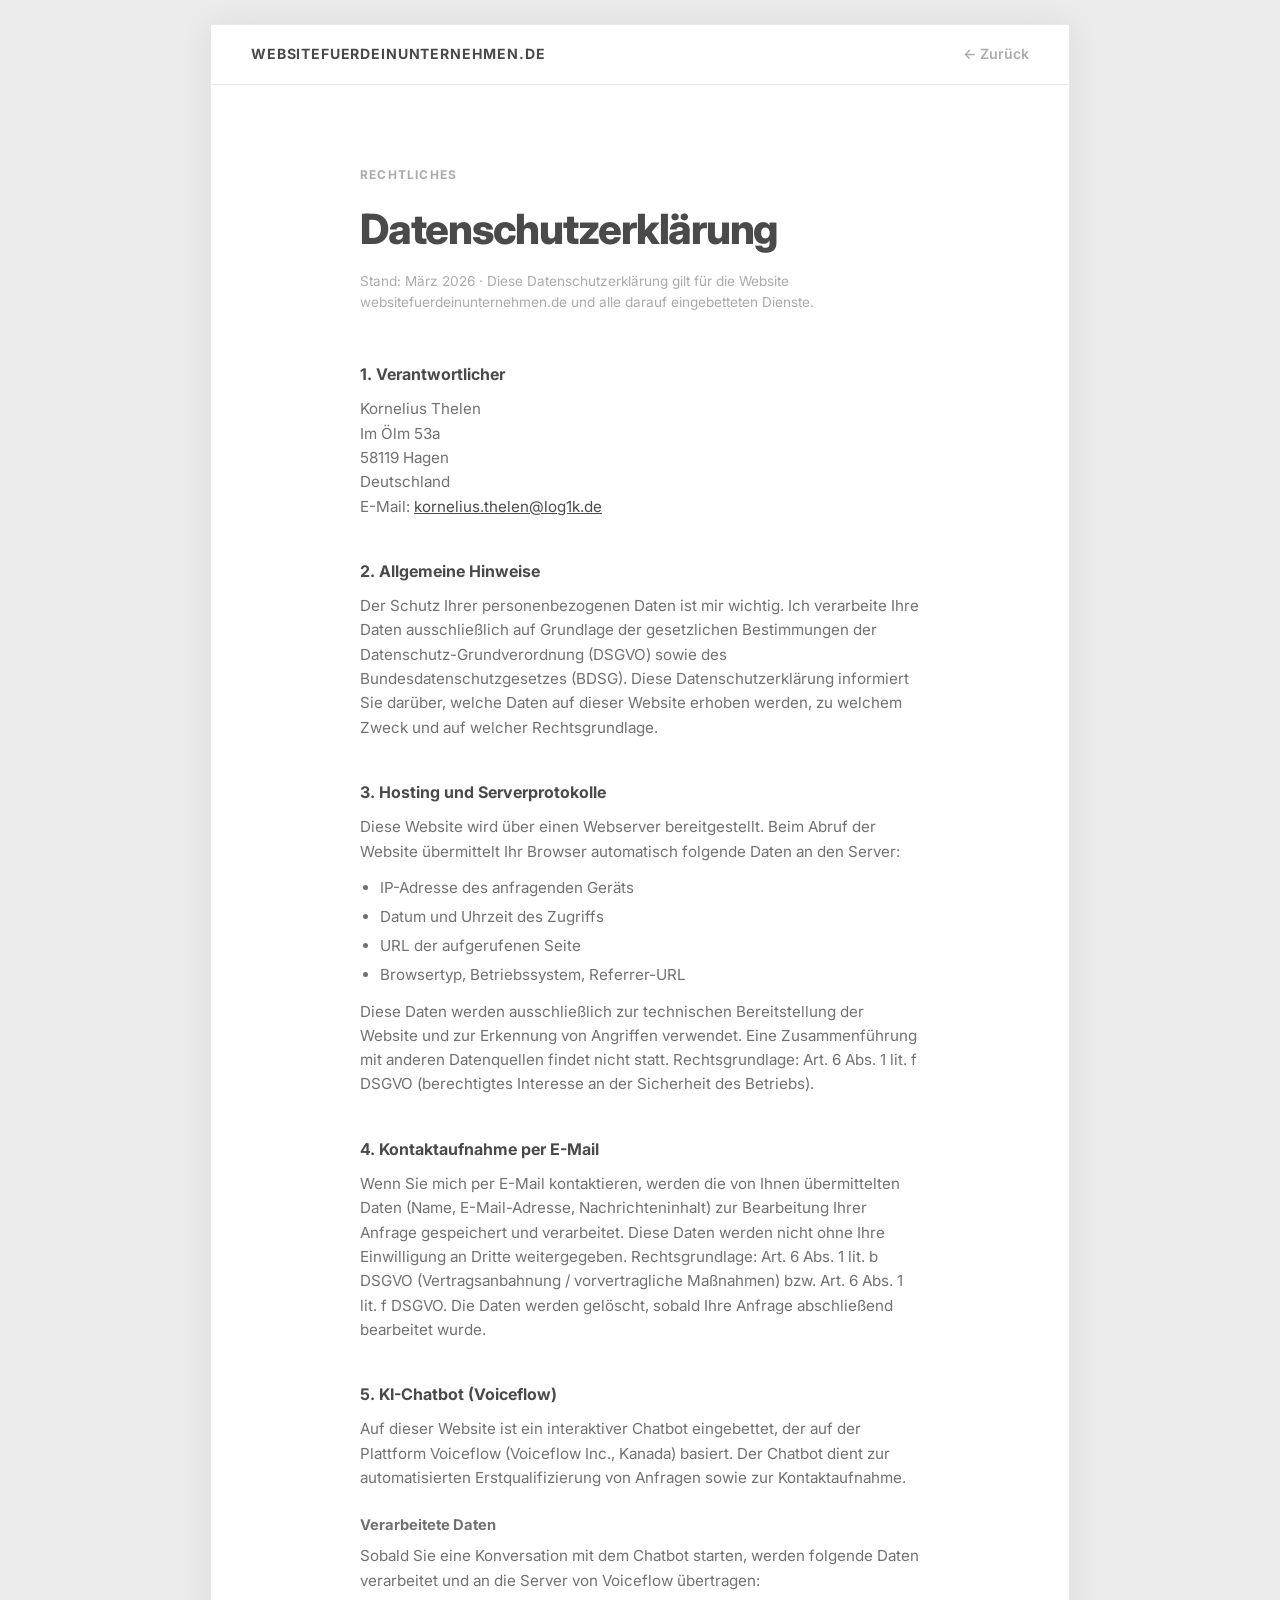
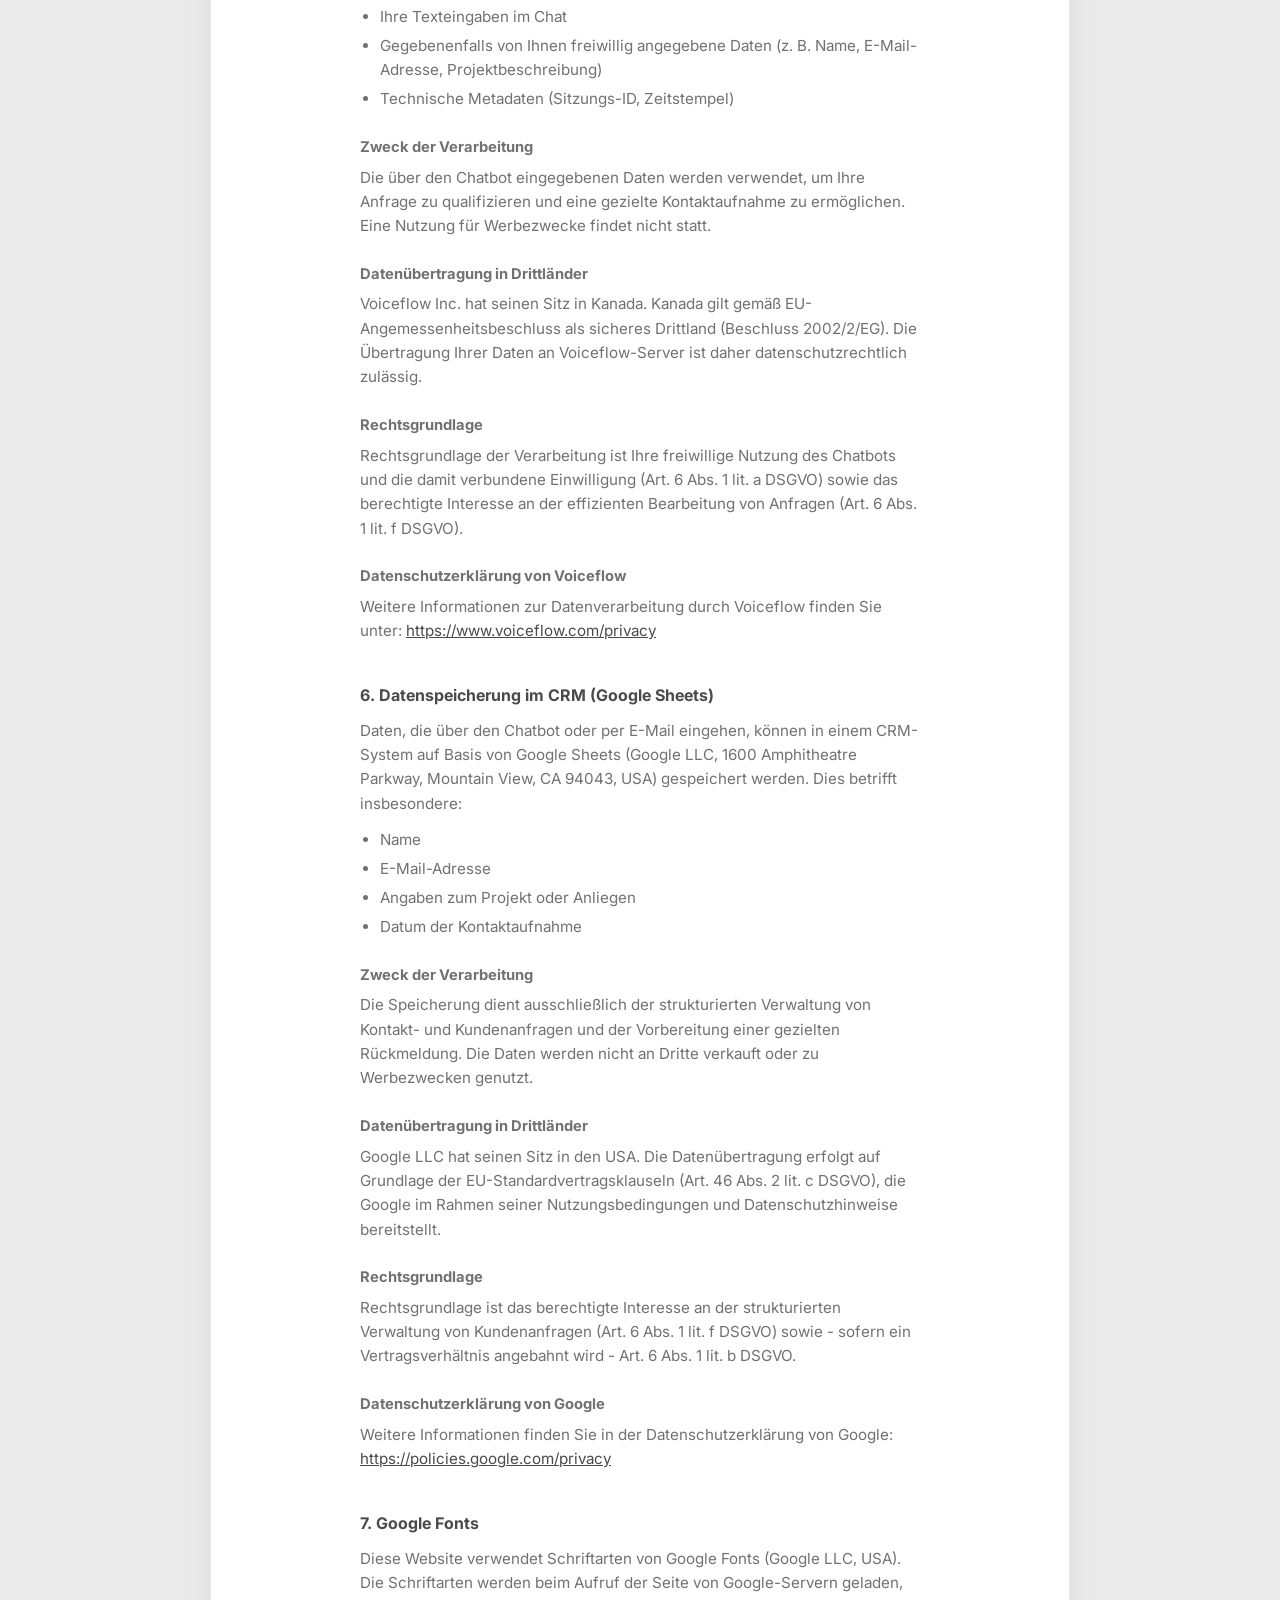
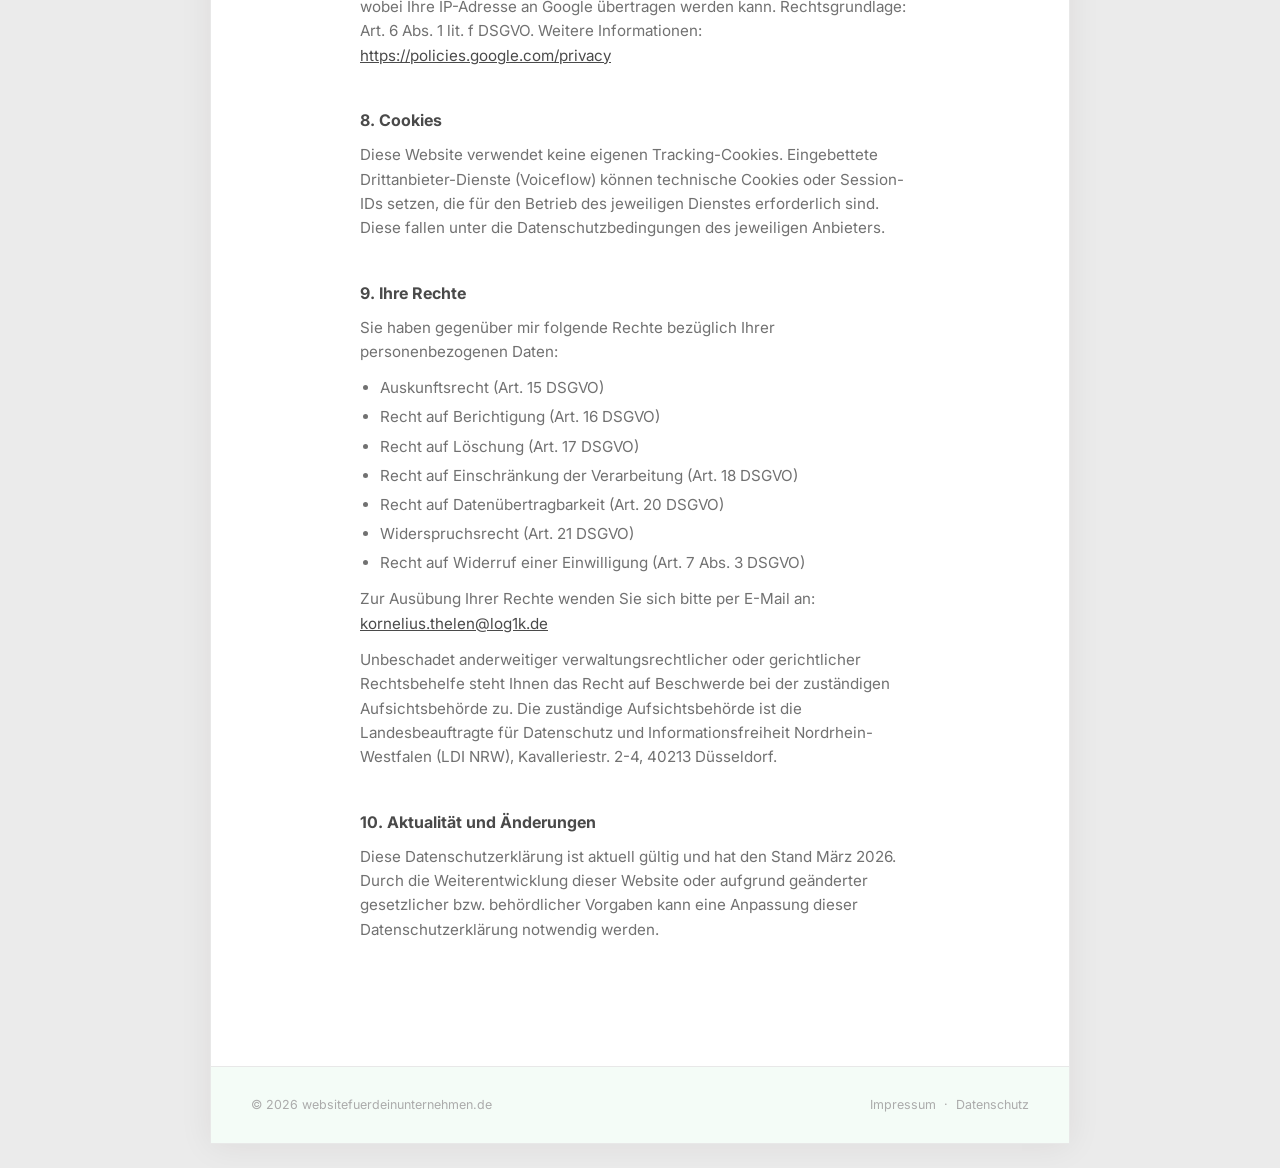
==== datenschutz.html @ e209da40 "Switch to design style 3: fresh & lively Colors: white bg, #4A4A4A text, #27AE60 green accent, #3498" ====
<!DOCTYPE html>
<html lang="de">
<head>
  <meta charset="UTF-8" />
  <meta name="viewport" content="width=device-width, initial-scale=1.0" />
  <title>Datenschutz - websitefuerdeinunternehmen.de</title>
  <link rel="preconnect" href="https://fonts.googleapis.com" />
  <link rel="preconnect" href="https://fonts.gstatic.com" crossorigin />
  <link href="https://fonts.googleapis.com/css2?family=Nunito:wght@700;800;900&family=Inter:wght@400;500;600&display=swap" rel="stylesheet" />
  <style>
    *, *::before, *::after {
      box-sizing: border-box;
      margin: 0;
      padding: 0;
    }

    :root {
      --text:         #4A4A4A;
      --muted:        #717171;
      --faint:        #ABABAB;
      --bg:           #FFFFFF;
      --surface:      #F4FCF7;
      --border:       #E8E8E8;
      --outer:        #EBEBEB;
      --accent:        #27AE60;
      --indent:       2.5rem;
    }

    body {
      font-family: 'Inter', 'Segoe UI', system-ui, sans-serif;
      background: var(--outer);
      color: var(--text);
      line-height: 1.6;
      padding: 1.5rem;
    }

    .page {
      max-width: 860px;
      margin: 0 auto;
      background: var(--bg);
      border: 1px solid var(--border);
      box-shadow: 0 2px 32px rgba(42, 35, 28, 0.07);
      overflow: hidden;
    }

    nav {
      position: sticky;
      top: 0;
      z-index: 100;
      background: var(--bg);
      border-bottom: 1px solid var(--border);
      padding: 0 var(--indent);
      display: flex;
      align-items: center;
      justify-content: space-between;
      height: 60px;
    }

    .nav-logo {
      font-size: 0.88rem;
      font-weight: 700;
      letter-spacing: 0.06em;
      text-transform: uppercase;
      color: var(--text);
      text-decoration: none;
    }

    .nav-back {
      font-size: 0.88rem;
      font-weight: 600;
      color: var(--faint);
      text-decoration: none;
      transition: color 0.15s;
    }

    .nav-back:hover {
      color: var(--text);
    }

    .content {
      max-width: 640px;
      margin: 0 auto;
      padding: 5rem var(--indent) 7rem;
    }

    .label {
      font-size: 0.75rem;
      font-weight: 700;
      letter-spacing: 0.1em;
      text-transform: uppercase;
      color: var(--faint);
      margin-bottom: 0.75rem;
    }

    h1 {
      font-size: clamp(1.8rem, 4vw, 2.6rem);
      font-weight: 800;
      letter-spacing: -0.03em;
      margin-bottom: 0.5rem;
    }

    .meta {
      font-size: 0.85rem;
      color: var(--faint);
      margin-bottom: 3rem;
    }

    h2 {
      font-size: 1rem;
      font-weight: 700;
      margin-top: 2.5rem;
      margin-bottom: 0.6rem;
    }

    h3 {
      font-size: 0.92rem;
      font-weight: 700;
      margin-top: 1.5rem;
      margin-bottom: 0.4rem;
      color: var(--muted);
    }

    p {
      font-size: 0.95rem;
      color: var(--muted);
      margin-bottom: 0.75rem;
    }

    ul {
      margin: 0.5rem 0 0.75rem 1.25rem;
    }

    ul li {
      font-size: 0.95rem;
      color: var(--muted);
      margin-bottom: 0.3rem;
    }

    a {
      color: var(--text);
      word-break: break-word;
    }

    footer {
      border-top: 1px solid var(--border);
      padding: 1.75rem var(--indent);
      display: flex;
      justify-content: space-between;
      align-items: center;
      font-size: 0.78rem;
      color: var(--faint);
      gap: 1rem;
      flex-wrap: wrap;
      background: var(--surface);
    }

    footer a {
      color: var(--faint);
      text-decoration: none;
    }

    footer a:hover { color: var(--muted); }

    @media (max-width: 640px) {
      body { padding: 0; }
      .page { border: none; box-shadow: none; }
      :root { --indent: 1.5rem; }
      footer { flex-direction: column; align-items: flex-start; gap: 0.4rem; }
    }
  </style>
</head>
<body>
<div class="page">

  <nav>
    <a href="index.html" class="nav-logo">websitefuerdeinunternehmen.de</a>
    <a href="index.html" class="nav-back">← Zurück</a>
  </nav>

  <div class="content">
    <p class="label">Rechtliches</p>
    <h1>Datenschutzerklärung</h1>
    <p class="meta">Stand: März 2026 · Diese Datenschutzerklärung gilt für die Website websitefuerdeinunternehmen.de und alle darauf eingebetteten Dienste.</p>

    <h2>1. Verantwortlicher</h2>
    <p>
      Kornelius Thelen<br>
      Im Ölm 53a<br>
      58119 Hagen<br>
      Deutschland<br>
      E-Mail: <a href="mailto:kornelius.thelen@log1k.de">kornelius.thelen@log1k.de</a>
    </p>

    <h2>2. Allgemeine Hinweise</h2>
    <p>Der Schutz Ihrer personenbezogenen Daten ist mir wichtig. Ich verarbeite Ihre Daten ausschließlich auf Grundlage der gesetzlichen Bestimmungen der Datenschutz-Grundverordnung (DSGVO) sowie des Bundesdatenschutzgesetzes (BDSG). Diese Datenschutzerklärung informiert Sie darüber, welche Daten auf dieser Website erhoben werden, zu welchem Zweck und auf welcher Rechtsgrundlage.</p>

    <h2>3. Hosting und Serverprotokolle</h2>
    <p>Diese Website wird über einen Webserver bereitgestellt. Beim Abruf der Website übermittelt Ihr Browser automatisch folgende Daten an den Server:</p>
    <ul>
      <li>IP-Adresse des anfragenden Geräts</li>
      <li>Datum und Uhrzeit des Zugriffs</li>
      <li>URL der aufgerufenen Seite</li>
      <li>Browsertyp, Betriebssystem, Referrer-URL</li>
    </ul>
    <p>Diese Daten werden ausschließlich zur technischen Bereitstellung der Website und zur Erkennung von Angriffen verwendet. Eine Zusammenführung mit anderen Datenquellen findet nicht statt. Rechtsgrundlage: Art. 6 Abs. 1 lit. f DSGVO (berechtigtes Interesse an der Sicherheit des Betriebs).</p>

    <h2>4. Kontaktaufnahme per E-Mail</h2>
    <p>Wenn Sie mich per E-Mail kontaktieren, werden die von Ihnen übermittelten Daten (Name, E-Mail-Adresse, Nachrichteninhalt) zur Bearbeitung Ihrer Anfrage gespeichert und verarbeitet. Diese Daten werden nicht ohne Ihre Einwilligung an Dritte weitergegeben. Rechtsgrundlage: Art. 6 Abs. 1 lit. b DSGVO (Vertragsanbahnung / vorvertragliche Maßnahmen) bzw. Art. 6 Abs. 1 lit. f DSGVO. Die Daten werden gelöscht, sobald Ihre Anfrage abschließend bearbeitet wurde.</p>

    <h2>5. KI-Chatbot (Voiceflow)</h2>
    <p>Auf dieser Website ist ein interaktiver Chatbot eingebettet, der auf der Plattform Voiceflow (Voiceflow Inc., Kanada) basiert. Der Chatbot dient zur automatisierten Erstqualifizierung von Anfragen sowie zur Kontaktaufnahme.</p>

    <h3>Verarbeitete Daten</h3>
    <p>Sobald Sie eine Konversation mit dem Chatbot starten, werden folgende Daten verarbeitet und an die Server von Voiceflow übertragen:</p>
    <ul>
      <li>Ihre Texteingaben im Chat</li>
      <li>Gegebenenfalls von Ihnen freiwillig angegebene Daten (z. B. Name, E-Mail-Adresse, Projektbeschreibung)</li>
      <li>Technische Metadaten (Sitzungs-ID, Zeitstempel)</li>
    </ul>

    <h3>Zweck der Verarbeitung</h3>
    <p>Die über den Chatbot eingegebenen Daten werden verwendet, um Ihre Anfrage zu qualifizieren und eine gezielte Kontaktaufnahme zu ermöglichen. Eine Nutzung für Werbezwecke findet nicht statt.</p>

    <h3>Datenübertragung in Drittländer</h3>
    <p>Voiceflow Inc. hat seinen Sitz in Kanada. Kanada gilt gemäß EU-Angemessenheitsbeschluss als sicheres Drittland (Beschluss 2002/2/EG). Die Übertragung Ihrer Daten an Voiceflow-Server ist daher datenschutzrechtlich zulässig.</p>

    <h3>Rechtsgrundlage</h3>
    <p>Rechtsgrundlage der Verarbeitung ist Ihre freiwillige Nutzung des Chatbots und die damit verbundene Einwilligung (Art. 6 Abs. 1 lit. a DSGVO) sowie das berechtigte Interesse an der effizienten Bearbeitung von Anfragen (Art. 6 Abs. 1 lit. f DSGVO).</p>

    <h3>Datenschutzerklärung von Voiceflow</h3>
    <p>Weitere Informationen zur Datenverarbeitung durch Voiceflow finden Sie unter: <a href="https://www.voiceflow.com/privacy" target="_blank" rel="noopener">https://www.voiceflow.com/privacy</a></p>

    <h2>6. Datenspeicherung im CRM (Google Sheets)</h2>
    <p>Daten, die über den Chatbot oder per E-Mail eingehen, können in einem CRM-System auf Basis von Google Sheets (Google LLC, 1600 Amphitheatre Parkway, Mountain View, CA 94043, USA) gespeichert werden. Dies betrifft insbesondere:</p>
    <ul>
      <li>Name</li>
      <li>E-Mail-Adresse</li>
      <li>Angaben zum Projekt oder Anliegen</li>
      <li>Datum der Kontaktaufnahme</li>
    </ul>

    <h3>Zweck der Verarbeitung</h3>
    <p>Die Speicherung dient ausschließlich der strukturierten Verwaltung von Kontakt- und Kundenanfragen und der Vorbereitung einer gezielten Rückmeldung. Die Daten werden nicht an Dritte verkauft oder zu Werbezwecken genutzt.</p>

    <h3>Datenübertragung in Drittländer</h3>
    <p>Google LLC hat seinen Sitz in den USA. Die Datenübertragung erfolgt auf Grundlage der EU-Standardvertragsklauseln (Art. 46 Abs. 2 lit. c DSGVO), die Google im Rahmen seiner Nutzungsbedingungen und Datenschutzhinweise bereitstellt.</p>

    <h3>Rechtsgrundlage</h3>
    <p>Rechtsgrundlage ist das berechtigte Interesse an der strukturierten Verwaltung von Kundenanfragen (Art. 6 Abs. 1 lit. f DSGVO) sowie - sofern ein Vertragsverhältnis angebahnt wird - Art. 6 Abs. 1 lit. b DSGVO.</p>

    <h3>Datenschutzerklärung von Google</h3>
    <p>Weitere Informationen finden Sie in der Datenschutzerklärung von Google: <a href="https://policies.google.com/privacy" target="_blank" rel="noopener">https://policies.google.com/privacy</a></p>

    <h2>7. Google Fonts</h2>
    <p>Diese Website verwendet Schriftarten von Google Fonts (Google LLC, USA). Die Schriftarten werden beim Aufruf der Seite von Google-Servern geladen, wobei Ihre IP-Adresse an Google übertragen werden kann. Rechtsgrundlage: Art. 6 Abs. 1 lit. f DSGVO. Weitere Informationen: <a href="https://policies.google.com/privacy" target="_blank" rel="noopener">https://policies.google.com/privacy</a></p>

    <h2>8. Cookies</h2>
    <p>Diese Website verwendet keine eigenen Tracking-Cookies. Eingebettete Drittanbieter-Dienste (Voiceflow) können technische Cookies oder Session-IDs setzen, die für den Betrieb des jeweiligen Dienstes erforderlich sind. Diese fallen unter die Datenschutzbedingungen des jeweiligen Anbieters.</p>

    <h2>9. Ihre Rechte</h2>
    <p>Sie haben gegenüber mir folgende Rechte bezüglich Ihrer personenbezogenen Daten:</p>
    <ul>
      <li>Auskunftsrecht (Art. 15 DSGVO)</li>
      <li>Recht auf Berichtigung (Art. 16 DSGVO)</li>
      <li>Recht auf Löschung (Art. 17 DSGVO)</li>
      <li>Recht auf Einschränkung der Verarbeitung (Art. 18 DSGVO)</li>
      <li>Recht auf Datenübertragbarkeit (Art. 20 DSGVO)</li>
      <li>Widerspruchsrecht (Art. 21 DSGVO)</li>
      <li>Recht auf Widerruf einer Einwilligung (Art. 7 Abs. 3 DSGVO)</li>
    </ul>
    <p>Zur Ausübung Ihrer Rechte wenden Sie sich bitte per E-Mail an: <a href="mailto:kornelius.thelen@log1k.de">kornelius.thelen@log1k.de</a></p>
    <p>Unbeschadet anderweitiger verwaltungsrechtlicher oder gerichtlicher Rechtsbehelfe steht Ihnen das Recht auf Beschwerde bei der zuständigen Aufsichtsbehörde zu. Die zuständige Aufsichtsbehörde ist die Landesbeauftragte für Datenschutz und Informationsfreiheit Nordrhein-Westfalen (LDI NRW), Kavalleriestr. 2-4, 40213 Düsseldorf.</p>

    <h2>10. Aktualität und Änderungen</h2>
    <p>Diese Datenschutzerklärung ist aktuell gültig und hat den Stand März 2026. Durch die Weiterentwicklung dieser Website oder aufgrund geänderter gesetzlicher bzw. behördlicher Vorgaben kann eine Anpassung dieser Datenschutzerklärung notwendig werden.</p>
  </div>

  <footer>
    <span>&copy; 2026 websitefuerdeinunternehmen.de</span>
    <span>
      <a href="impressum.html">Impressum</a> &nbsp;·&nbsp; <a href="datenschutz.html">Datenschutz</a>
    </span>
  </footer>

</div>
</body>
</html>
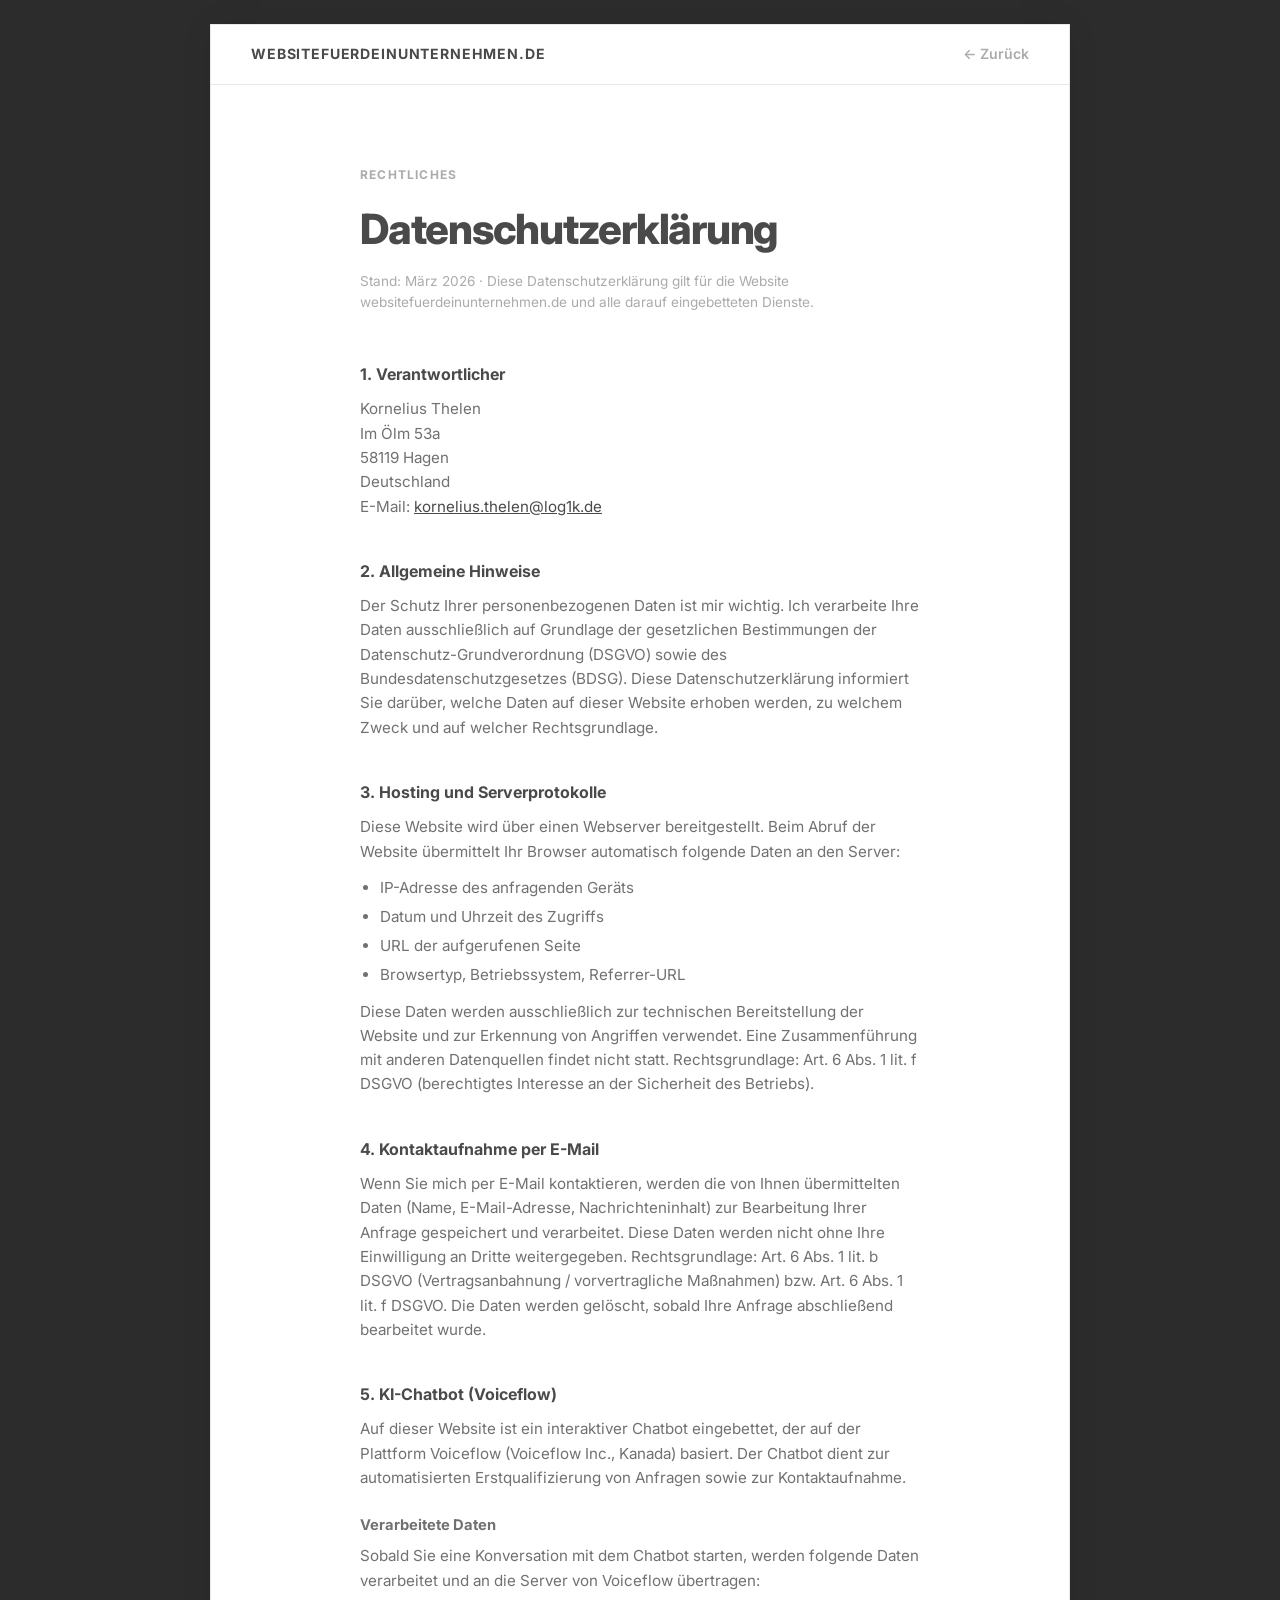
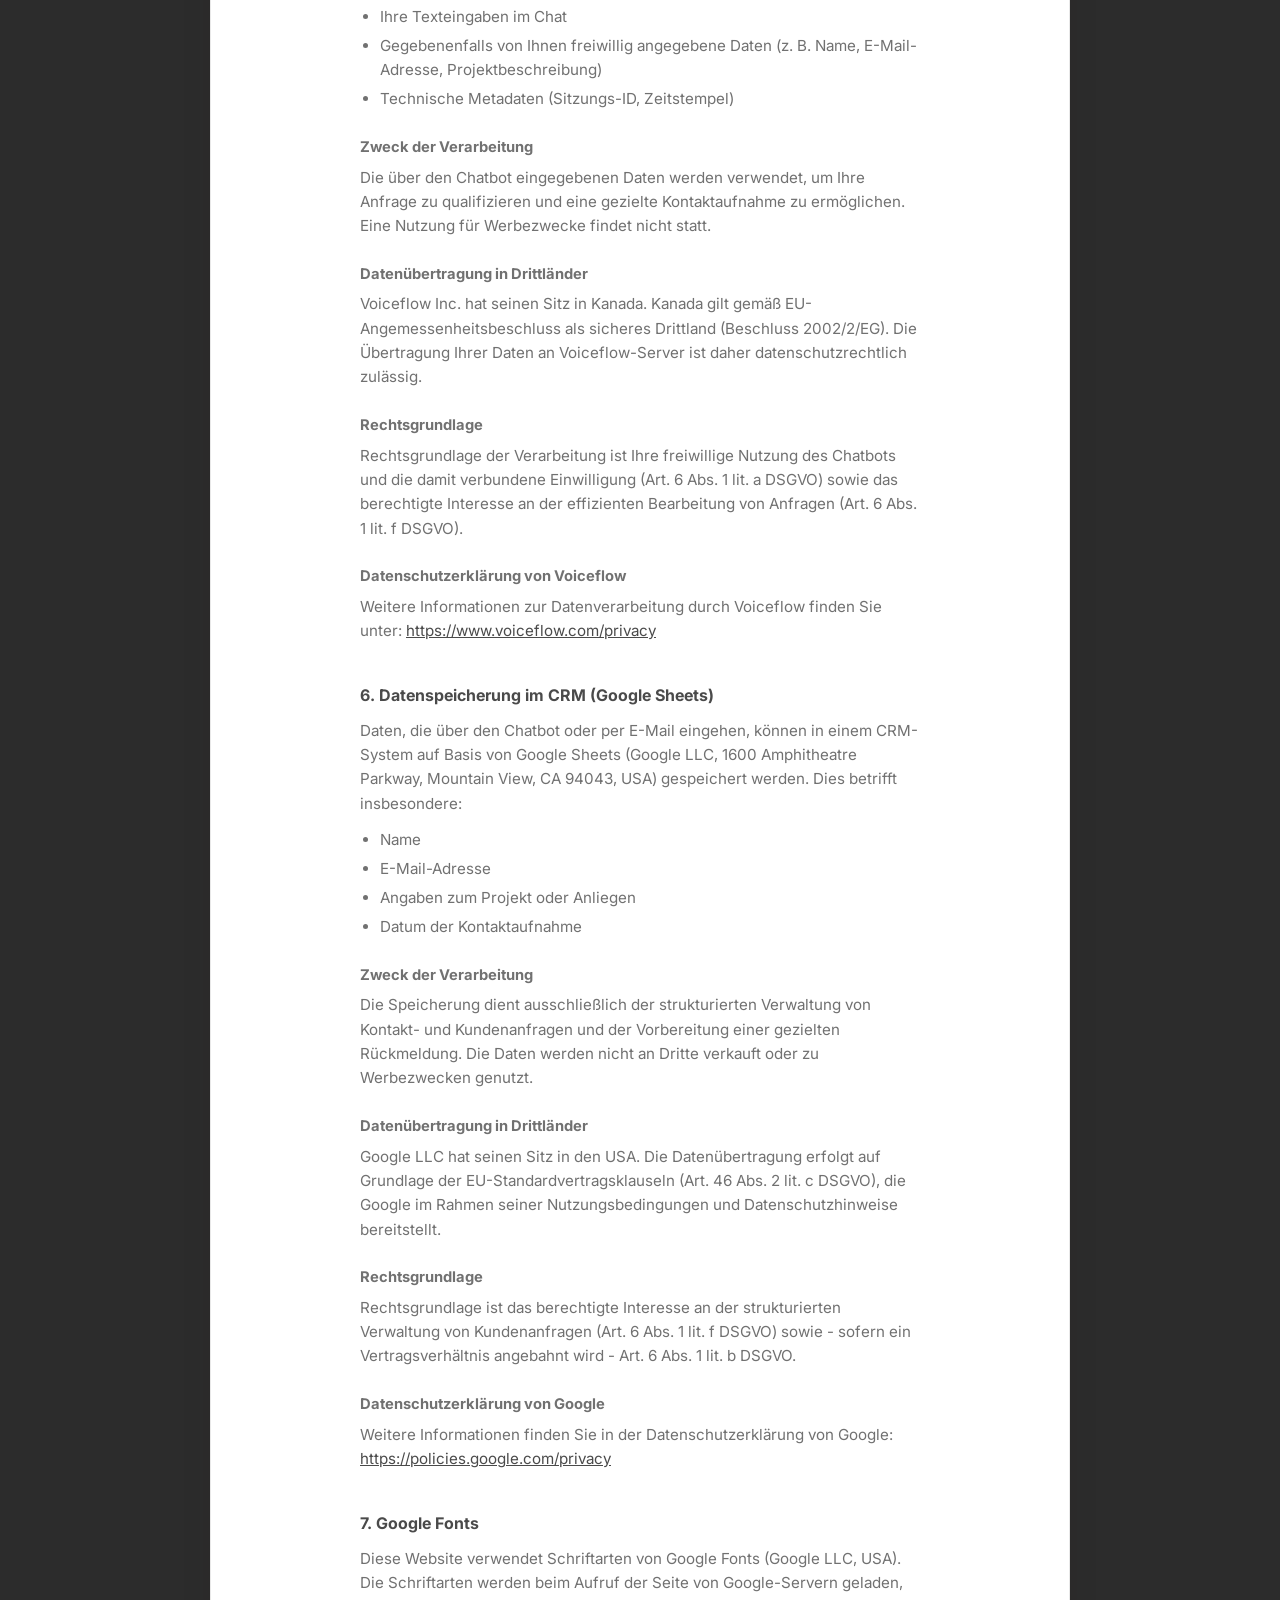
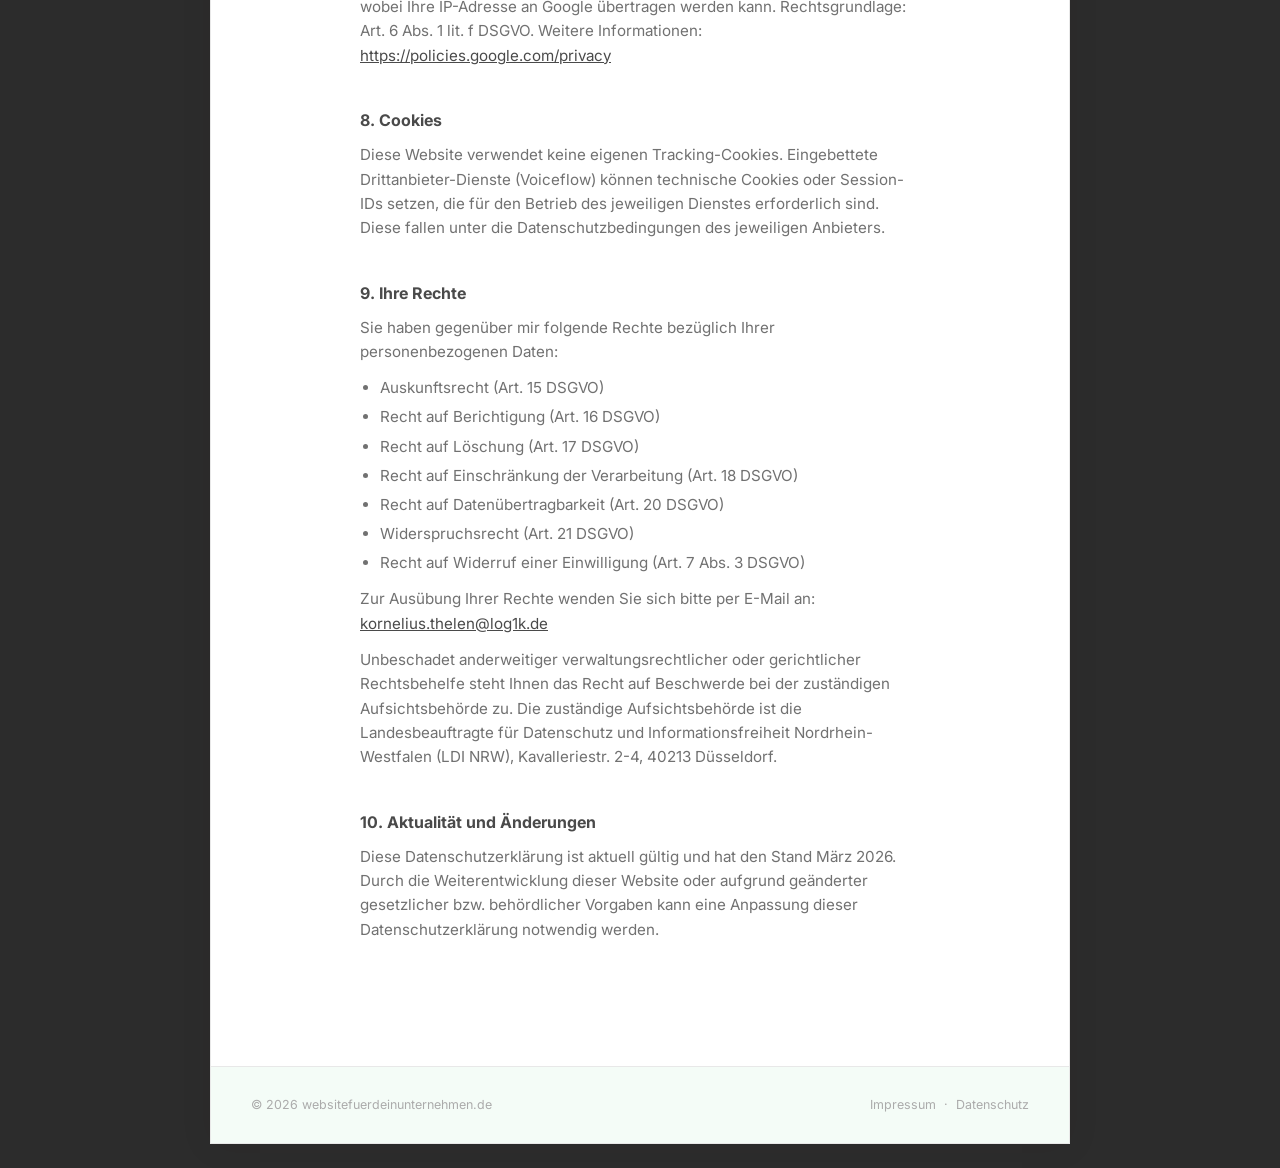
==== commit 27c9f24d: "Set outer frame background to anthracite (#2C2C2C) https://claude.ai/code/session_014UmrnZpv2VA93CWm" ====
--- a/datenschutz.html
+++ b/datenschutz.html
@@ -21,7 +21,7 @@
       --bg:           #FFFFFF;
       --surface:      #F4FCF7;
       --border:       #E8E8E8;
-      --outer:        #EBEBEB;
+      --outer:        #2C2C2C;
       --accent:        #27AE60;
       --indent:       2.5rem;
     }
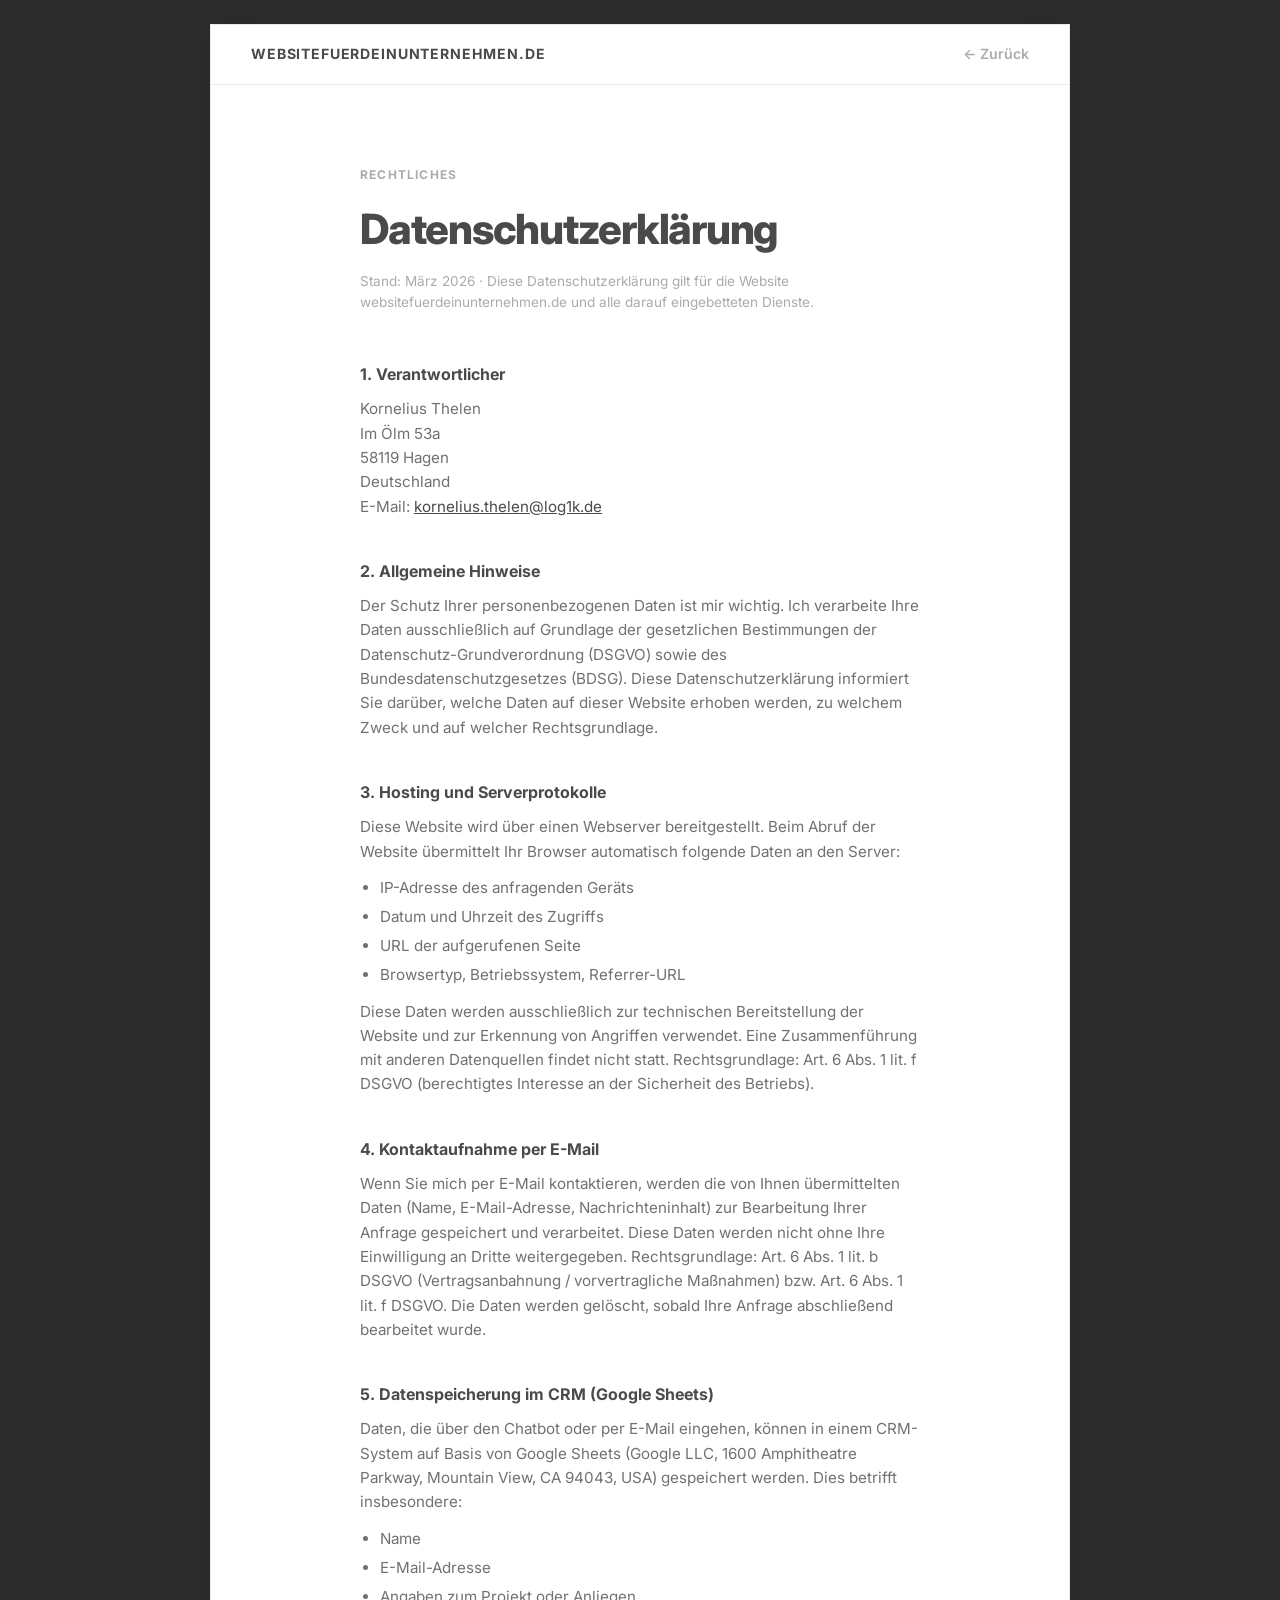
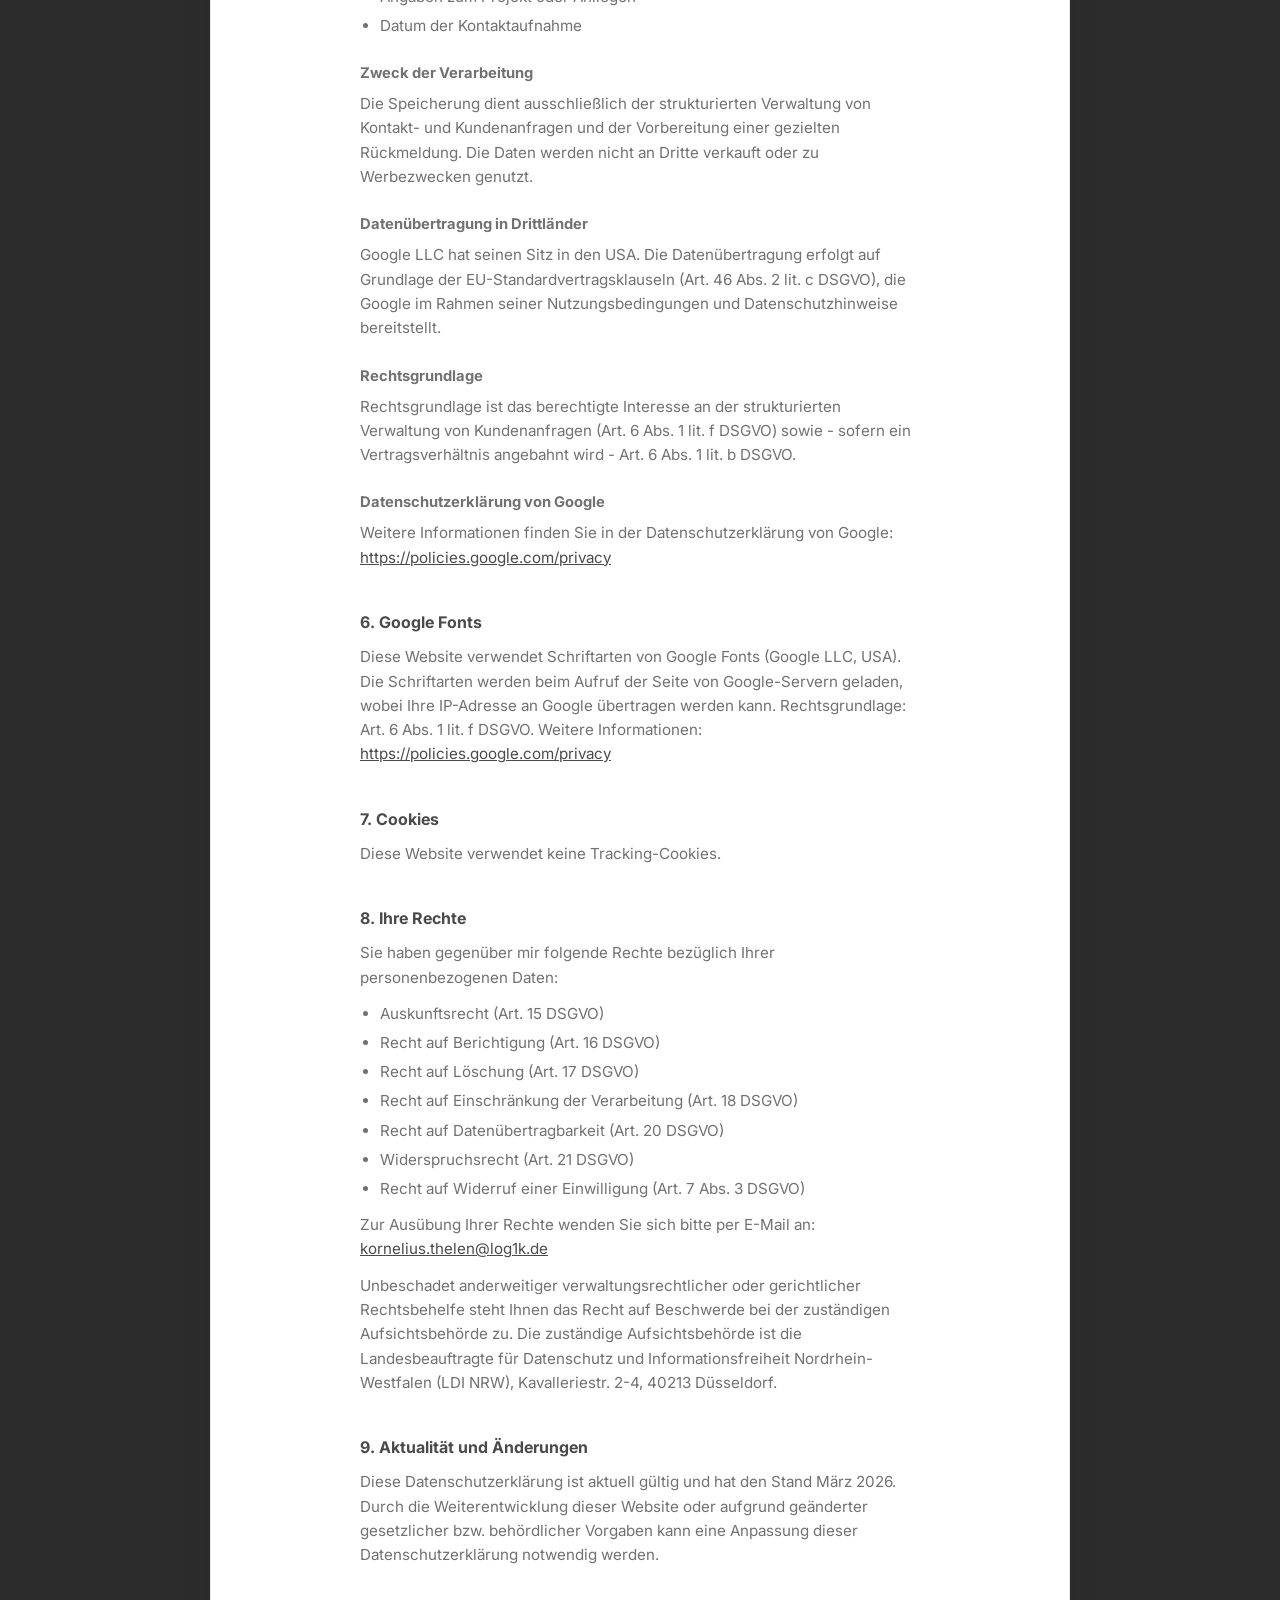
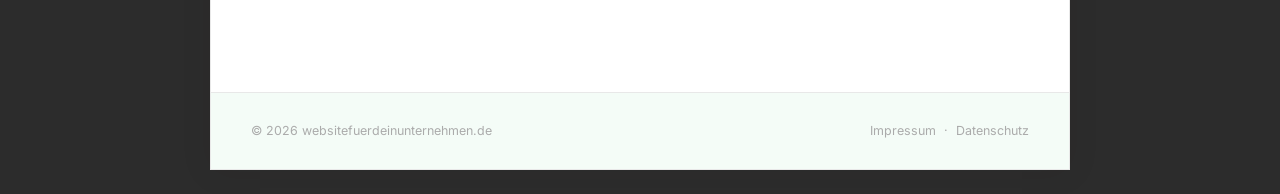
==== commit a4976460: "Remove Voiceflow section from Datenschutzerklärung, renumber sections https://claude.ai/code/session" ====
--- a/datenschutz.html
+++ b/datenschutz.html
@@ -207,30 +207,7 @@
     <h2>4. Kontaktaufnahme per E-Mail</h2>
     <p>Wenn Sie mich per E-Mail kontaktieren, werden die von Ihnen übermittelten Daten (Name, E-Mail-Adresse, Nachrichteninhalt) zur Bearbeitung Ihrer Anfrage gespeichert und verarbeitet. Diese Daten werden nicht ohne Ihre Einwilligung an Dritte weitergegeben. Rechtsgrundlage: Art. 6 Abs. 1 lit. b DSGVO (Vertragsanbahnung / vorvertragliche Maßnahmen) bzw. Art. 6 Abs. 1 lit. f DSGVO. Die Daten werden gelöscht, sobald Ihre Anfrage abschließend bearbeitet wurde.</p>
 
-    <h2>5. KI-Chatbot (Voiceflow)</h2>
-    <p>Auf dieser Website ist ein interaktiver Chatbot eingebettet, der auf der Plattform Voiceflow (Voiceflow Inc., Kanada) basiert. Der Chatbot dient zur automatisierten Erstqualifizierung von Anfragen sowie zur Kontaktaufnahme.</p>
-
-    <h3>Verarbeitete Daten</h3>
-    <p>Sobald Sie eine Konversation mit dem Chatbot starten, werden folgende Daten verarbeitet und an die Server von Voiceflow übertragen:</p>
-    <ul>
-      <li>Ihre Texteingaben im Chat</li>
-      <li>Gegebenenfalls von Ihnen freiwillig angegebene Daten (z. B. Name, E-Mail-Adresse, Projektbeschreibung)</li>
-      <li>Technische Metadaten (Sitzungs-ID, Zeitstempel)</li>
-    </ul>
-
-    <h3>Zweck der Verarbeitung</h3>
-    <p>Die über den Chatbot eingegebenen Daten werden verwendet, um Ihre Anfrage zu qualifizieren und eine gezielte Kontaktaufnahme zu ermöglichen. Eine Nutzung für Werbezwecke findet nicht statt.</p>
-
-    <h3>Datenübertragung in Drittländer</h3>
-    <p>Voiceflow Inc. hat seinen Sitz in Kanada. Kanada gilt gemäß EU-Angemessenheitsbeschluss als sicheres Drittland (Beschluss 2002/2/EG). Die Übertragung Ihrer Daten an Voiceflow-Server ist daher datenschutzrechtlich zulässig.</p>
-
-    <h3>Rechtsgrundlage</h3>
-    <p>Rechtsgrundlage der Verarbeitung ist Ihre freiwillige Nutzung des Chatbots und die damit verbundene Einwilligung (Art. 6 Abs. 1 lit. a DSGVO) sowie das berechtigte Interesse an der effizienten Bearbeitung von Anfragen (Art. 6 Abs. 1 lit. f DSGVO).</p>
-
-    <h3>Datenschutzerklärung von Voiceflow</h3>
-    <p>Weitere Informationen zur Datenverarbeitung durch Voiceflow finden Sie unter: <a href="https://www.voiceflow.com/privacy" target="_blank" rel="noopener">https://www.voiceflow.com/privacy</a></p>
-
-    <h2>6. Datenspeicherung im CRM (Google Sheets)</h2>
+    <h2>5. Datenspeicherung im CRM (Google Sheets)</h2>
     <p>Daten, die über den Chatbot oder per E-Mail eingehen, können in einem CRM-System auf Basis von Google Sheets (Google LLC, 1600 Amphitheatre Parkway, Mountain View, CA 94043, USA) gespeichert werden. Dies betrifft insbesondere:</p>
     <ul>
       <li>Name</li>
@@ -251,13 +228,13 @@
     <h3>Datenschutzerklärung von Google</h3>
     <p>Weitere Informationen finden Sie in der Datenschutzerklärung von Google: <a href="https://policies.google.com/privacy" target="_blank" rel="noopener">https://policies.google.com/privacy</a></p>
 
-    <h2>7. Google Fonts</h2>
+    <h2>6. Google Fonts</h2>
     <p>Diese Website verwendet Schriftarten von Google Fonts (Google LLC, USA). Die Schriftarten werden beim Aufruf der Seite von Google-Servern geladen, wobei Ihre IP-Adresse an Google übertragen werden kann. Rechtsgrundlage: Art. 6 Abs. 1 lit. f DSGVO. Weitere Informationen: <a href="https://policies.google.com/privacy" target="_blank" rel="noopener">https://policies.google.com/privacy</a></p>
 
-    <h2>8. Cookies</h2>
-    <p>Diese Website verwendet keine eigenen Tracking-Cookies. Eingebettete Drittanbieter-Dienste (Voiceflow) können technische Cookies oder Session-IDs setzen, die für den Betrieb des jeweiligen Dienstes erforderlich sind. Diese fallen unter die Datenschutzbedingungen des jeweiligen Anbieters.</p>
-
-    <h2>9. Ihre Rechte</h2>
+    <h2>7. Cookies</h2>
+    <p>Diese Website verwendet keine Tracking-Cookies.</p>
+
+    <h2>8. Ihre Rechte</h2>
     <p>Sie haben gegenüber mir folgende Rechte bezüglich Ihrer personenbezogenen Daten:</p>
     <ul>
       <li>Auskunftsrecht (Art. 15 DSGVO)</li>
@@ -271,7 +248,7 @@
     <p>Zur Ausübung Ihrer Rechte wenden Sie sich bitte per E-Mail an: <a href="mailto:kornelius.thelen@log1k.de">kornelius.thelen@log1k.de</a></p>
     <p>Unbeschadet anderweitiger verwaltungsrechtlicher oder gerichtlicher Rechtsbehelfe steht Ihnen das Recht auf Beschwerde bei der zuständigen Aufsichtsbehörde zu. Die zuständige Aufsichtsbehörde ist die Landesbeauftragte für Datenschutz und Informationsfreiheit Nordrhein-Westfalen (LDI NRW), Kavalleriestr. 2-4, 40213 Düsseldorf.</p>
 
-    <h2>10. Aktualität und Änderungen</h2>
+    <h2>9. Aktualität und Änderungen</h2>
     <p>Diese Datenschutzerklärung ist aktuell gültig und hat den Stand März 2026. Durch die Weiterentwicklung dieser Website oder aufgrund geänderter gesetzlicher bzw. behördlicher Vorgaben kann eine Anpassung dieser Datenschutzerklärung notwendig werden.</p>
   </div>
 
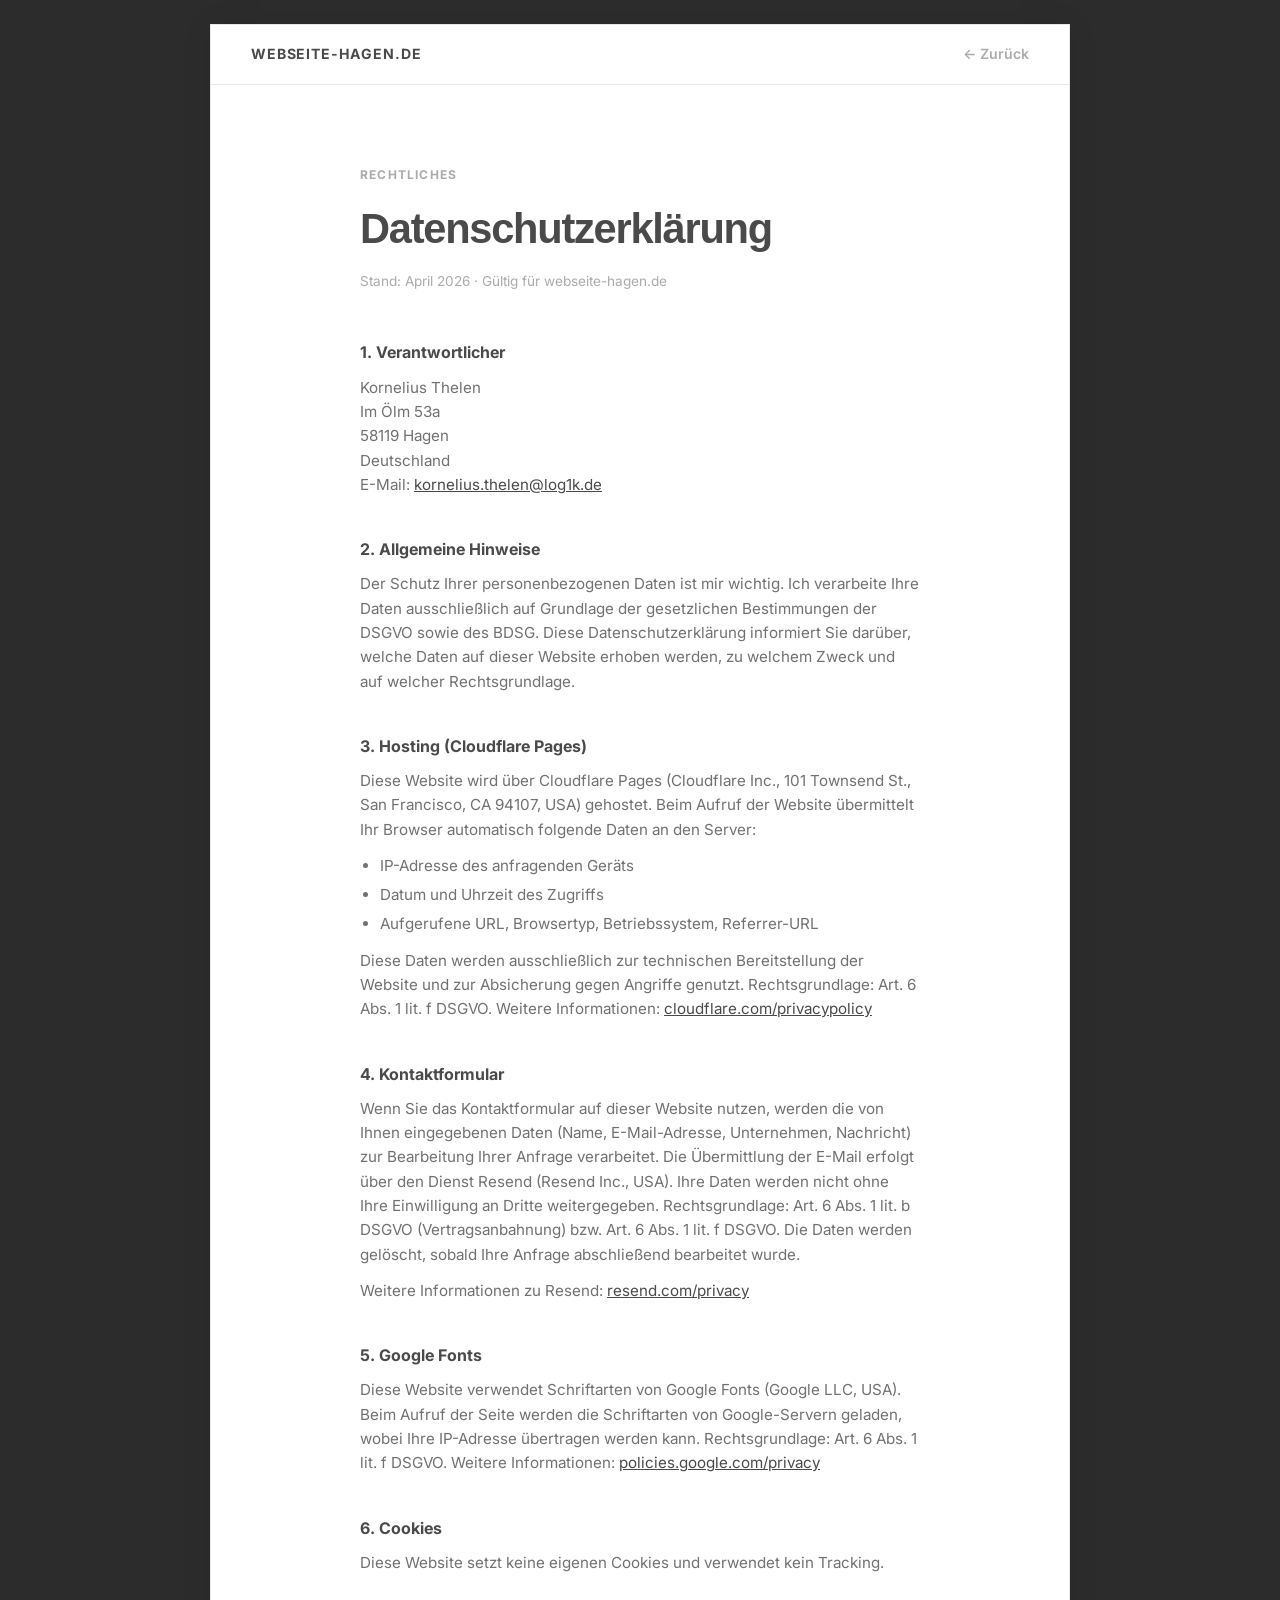
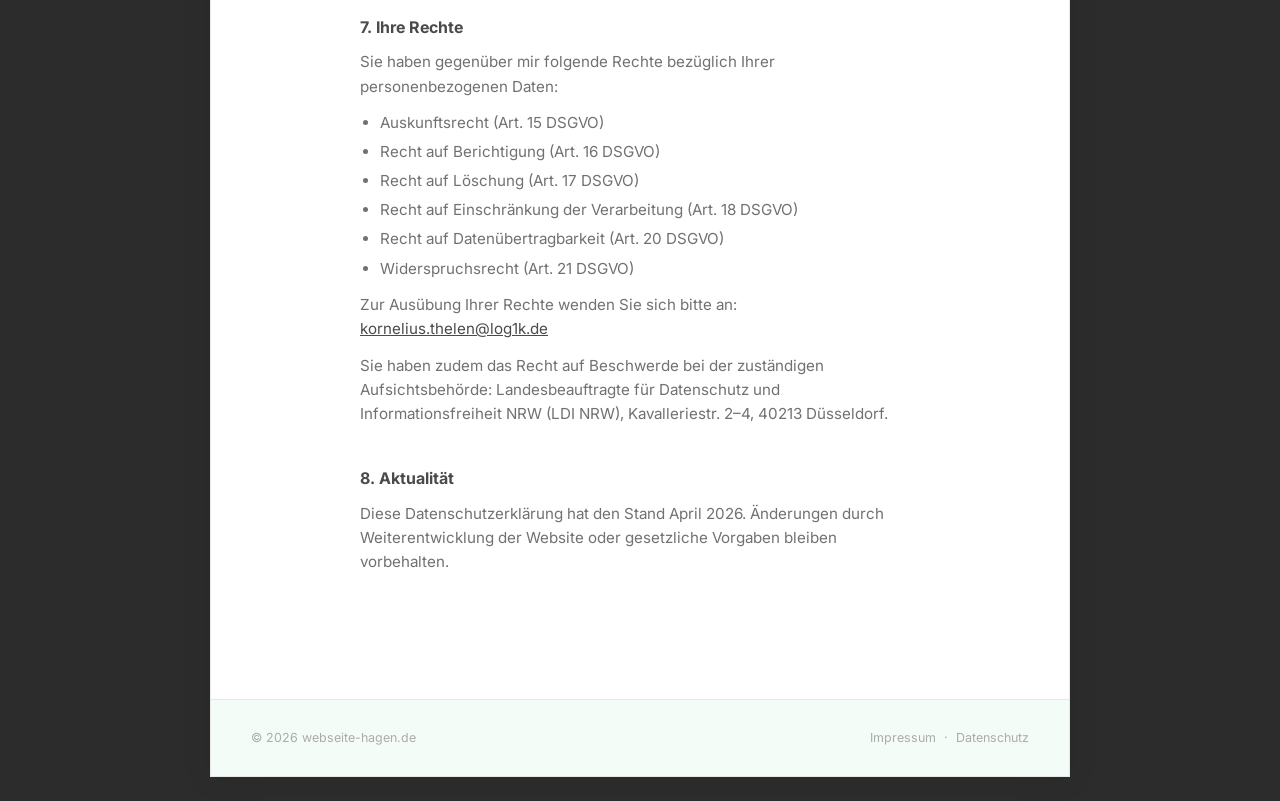
==== commit 8b05cd36: "Rewrite Datenschutzerklärung for webseite-hagen.de Remove Google Sheets and Voiceflow, add Cloudflar" ====
--- a/datenschutz.html
+++ b/datenschutz.html
@@ -3,7 +3,7 @@
 <head>
   <meta charset="UTF-8" />
   <meta name="viewport" content="width=device-width, initial-scale=1.0" />
-  <title>Datenschutz - websitefuerdeinunternehmen.de</title>
+  <title>Datenschutz – webseite-hagen.de</title>
   <link rel="preconnect" href="https://fonts.googleapis.com" />
   <link rel="preconnect" href="https://fonts.gstatic.com" crossorigin />
   <link href="https://fonts.googleapis.com/css2?family=Nunito:wght@700;800;900&family=Inter:wght@400;500;600&display=swap" rel="stylesheet" />
@@ -15,15 +15,15 @@
     }
 
     :root {
-      --text:         #4A4A4A;
-      --muted:        #717171;
-      --faint:        #ABABAB;
-      --bg:           #FFFFFF;
-      --surface:      #F4FCF7;
-      --border:       #E8E8E8;
-      --outer:        #2C2C2C;
-      --accent:        #27AE60;
-      --indent:       2.5rem;
+      --text:    #4A4A4A;
+      --muted:   #717171;
+      --faint:   #ABABAB;
+      --bg:      #FFFFFF;
+      --surface: #F4FCF7;
+      --border:  #E8E8E8;
+      --outer:   #2C2C2C;
+      --accent:  #27AE60;
+      --indent:  2.5rem;
     }
 
     body {
@@ -39,7 +39,7 @@
       margin: 0 auto;
       background: var(--bg);
       border: 1px solid var(--border);
-      box-shadow: 0 2px 32px rgba(42, 35, 28, 0.07);
+      box-shadow: 0 2px 32px rgba(0,0,0,0.07);
       overflow: hidden;
     }
 
@@ -73,9 +73,7 @@
       transition: color 0.15s;
     }
 
-    .nav-back:hover {
-      color: var(--text);
-    }
+    .nav-back:hover { color: var(--text); }
 
     .content {
       max-width: 640px;
@@ -93,6 +91,7 @@
     }
 
     h1 {
+      font-family: 'Nunito', sans-serif;
       font-size: clamp(1.8rem, 4vw, 2.6rem);
       font-weight: 800;
       letter-spacing: -0.03em;
@@ -136,10 +135,7 @@
       margin-bottom: 0.3rem;
     }
 
-    a {
-      color: var(--text);
-      word-break: break-word;
-    }
+    a { color: var(--text); word-break: break-word; }
 
     footer {
       border-top: 1px solid var(--border);
@@ -154,17 +150,13 @@
       background: var(--surface);
     }
 
-    footer a {
-      color: var(--faint);
-      text-decoration: none;
-    }
-
+    footer a { color: var(--faint); text-decoration: none; }
     footer a:hover { color: var(--muted); }
 
     @media (max-width: 640px) {
       body { padding: 0; }
       .page { border: none; box-shadow: none; }
-      :root { --indent: 1.5rem; }
+      :root { --indent: 1.25rem; }
       footer { flex-direction: column; align-items: flex-start; gap: 0.4rem; }
     }
   </style>
@@ -173,14 +165,14 @@
 <div class="page">
 
   <nav>
-    <a href="index.html" class="nav-logo">websitefuerdeinunternehmen.de</a>
+    <a href="index.html" class="nav-logo">webseite-hagen.de</a>
     <a href="index.html" class="nav-back">← Zurück</a>
   </nav>
 
   <div class="content">
     <p class="label">Rechtliches</p>
     <h1>Datenschutzerklärung</h1>
-    <p class="meta">Stand: März 2026 · Diese Datenschutzerklärung gilt für die Website websitefuerdeinunternehmen.de und alle darauf eingebetteten Dienste.</p>
+    <p class="meta">Stand: April 2026 · Gültig für webseite-hagen.de</p>
 
     <h2>1. Verantwortlicher</h2>
     <p>
@@ -192,49 +184,28 @@
     </p>
 
     <h2>2. Allgemeine Hinweise</h2>
-    <p>Der Schutz Ihrer personenbezogenen Daten ist mir wichtig. Ich verarbeite Ihre Daten ausschließlich auf Grundlage der gesetzlichen Bestimmungen der Datenschutz-Grundverordnung (DSGVO) sowie des Bundesdatenschutzgesetzes (BDSG). Diese Datenschutzerklärung informiert Sie darüber, welche Daten auf dieser Website erhoben werden, zu welchem Zweck und auf welcher Rechtsgrundlage.</p>
-
-    <h2>3. Hosting und Serverprotokolle</h2>
-    <p>Diese Website wird über einen Webserver bereitgestellt. Beim Abruf der Website übermittelt Ihr Browser automatisch folgende Daten an den Server:</p>
+    <p>Der Schutz Ihrer personenbezogenen Daten ist mir wichtig. Ich verarbeite Ihre Daten ausschließlich auf Grundlage der gesetzlichen Bestimmungen der DSGVO sowie des BDSG. Diese Datenschutzerklärung informiert Sie darüber, welche Daten auf dieser Website erhoben werden, zu welchem Zweck und auf welcher Rechtsgrundlage.</p>
+
+    <h2>3. Hosting (Cloudflare Pages)</h2>
+    <p>Diese Website wird über Cloudflare Pages (Cloudflare Inc., 101 Townsend St., San Francisco, CA 94107, USA) gehostet. Beim Aufruf der Website übermittelt Ihr Browser automatisch folgende Daten an den Server:</p>
     <ul>
       <li>IP-Adresse des anfragenden Geräts</li>
       <li>Datum und Uhrzeit des Zugriffs</li>
-      <li>URL der aufgerufenen Seite</li>
-      <li>Browsertyp, Betriebssystem, Referrer-URL</li>
+      <li>Aufgerufene URL, Browsertyp, Betriebssystem, Referrer-URL</li>
     </ul>
-    <p>Diese Daten werden ausschließlich zur technischen Bereitstellung der Website und zur Erkennung von Angriffen verwendet. Eine Zusammenführung mit anderen Datenquellen findet nicht statt. Rechtsgrundlage: Art. 6 Abs. 1 lit. f DSGVO (berechtigtes Interesse an der Sicherheit des Betriebs).</p>
-
-    <h2>4. Kontaktaufnahme per E-Mail</h2>
-    <p>Wenn Sie mich per E-Mail kontaktieren, werden die von Ihnen übermittelten Daten (Name, E-Mail-Adresse, Nachrichteninhalt) zur Bearbeitung Ihrer Anfrage gespeichert und verarbeitet. Diese Daten werden nicht ohne Ihre Einwilligung an Dritte weitergegeben. Rechtsgrundlage: Art. 6 Abs. 1 lit. b DSGVO (Vertragsanbahnung / vorvertragliche Maßnahmen) bzw. Art. 6 Abs. 1 lit. f DSGVO. Die Daten werden gelöscht, sobald Ihre Anfrage abschließend bearbeitet wurde.</p>
-
-    <h2>5. Datenspeicherung im CRM (Google Sheets)</h2>
-    <p>Daten, die über den Chatbot oder per E-Mail eingehen, können in einem CRM-System auf Basis von Google Sheets (Google LLC, 1600 Amphitheatre Parkway, Mountain View, CA 94043, USA) gespeichert werden. Dies betrifft insbesondere:</p>
-    <ul>
-      <li>Name</li>
-      <li>E-Mail-Adresse</li>
-      <li>Angaben zum Projekt oder Anliegen</li>
-      <li>Datum der Kontaktaufnahme</li>
-    </ul>
-
-    <h3>Zweck der Verarbeitung</h3>
-    <p>Die Speicherung dient ausschließlich der strukturierten Verwaltung von Kontakt- und Kundenanfragen und der Vorbereitung einer gezielten Rückmeldung. Die Daten werden nicht an Dritte verkauft oder zu Werbezwecken genutzt.</p>
-
-    <h3>Datenübertragung in Drittländer</h3>
-    <p>Google LLC hat seinen Sitz in den USA. Die Datenübertragung erfolgt auf Grundlage der EU-Standardvertragsklauseln (Art. 46 Abs. 2 lit. c DSGVO), die Google im Rahmen seiner Nutzungsbedingungen und Datenschutzhinweise bereitstellt.</p>
-
-    <h3>Rechtsgrundlage</h3>
-    <p>Rechtsgrundlage ist das berechtigte Interesse an der strukturierten Verwaltung von Kundenanfragen (Art. 6 Abs. 1 lit. f DSGVO) sowie - sofern ein Vertragsverhältnis angebahnt wird - Art. 6 Abs. 1 lit. b DSGVO.</p>
-
-    <h3>Datenschutzerklärung von Google</h3>
-    <p>Weitere Informationen finden Sie in der Datenschutzerklärung von Google: <a href="https://policies.google.com/privacy" target="_blank" rel="noopener">https://policies.google.com/privacy</a></p>
-
-    <h2>6. Google Fonts</h2>
-    <p>Diese Website verwendet Schriftarten von Google Fonts (Google LLC, USA). Die Schriftarten werden beim Aufruf der Seite von Google-Servern geladen, wobei Ihre IP-Adresse an Google übertragen werden kann. Rechtsgrundlage: Art. 6 Abs. 1 lit. f DSGVO. Weitere Informationen: <a href="https://policies.google.com/privacy" target="_blank" rel="noopener">https://policies.google.com/privacy</a></p>
-
-    <h2>7. Cookies</h2>
-    <p>Diese Website verwendet keine Tracking-Cookies.</p>
-
-    <h2>8. Ihre Rechte</h2>
+    <p>Diese Daten werden ausschließlich zur technischen Bereitstellung der Website und zur Absicherung gegen Angriffe genutzt. Rechtsgrundlage: Art. 6 Abs. 1 lit. f DSGVO. Weitere Informationen: <a href="https://www.cloudflare.com/privacypolicy/" target="_blank" rel="noopener">cloudflare.com/privacypolicy</a></p>
+
+    <h2>4. Kontaktformular</h2>
+    <p>Wenn Sie das Kontaktformular auf dieser Website nutzen, werden die von Ihnen eingegebenen Daten (Name, E-Mail-Adresse, Unternehmen, Nachricht) zur Bearbeitung Ihrer Anfrage verarbeitet. Die Übermittlung der E-Mail erfolgt über den Dienst Resend (Resend Inc., USA). Ihre Daten werden nicht ohne Ihre Einwilligung an Dritte weitergegeben. Rechtsgrundlage: Art. 6 Abs. 1 lit. b DSGVO (Vertragsanbahnung) bzw. Art. 6 Abs. 1 lit. f DSGVO. Die Daten werden gelöscht, sobald Ihre Anfrage abschließend bearbeitet wurde.</p>
+    <p>Weitere Informationen zu Resend: <a href="https://resend.com/privacy" target="_blank" rel="noopener">resend.com/privacy</a></p>
+
+    <h2>5. Google Fonts</h2>
+    <p>Diese Website verwendet Schriftarten von Google Fonts (Google LLC, USA). Beim Aufruf der Seite werden die Schriftarten von Google-Servern geladen, wobei Ihre IP-Adresse übertragen werden kann. Rechtsgrundlage: Art. 6 Abs. 1 lit. f DSGVO. Weitere Informationen: <a href="https://policies.google.com/privacy" target="_blank" rel="noopener">policies.google.com/privacy</a></p>
+
+    <h2>6. Cookies</h2>
+    <p>Diese Website setzt keine eigenen Cookies und verwendet kein Tracking.</p>
+
+    <h2>7. Ihre Rechte</h2>
     <p>Sie haben gegenüber mir folgende Rechte bezüglich Ihrer personenbezogenen Daten:</p>
     <ul>
       <li>Auskunftsrecht (Art. 15 DSGVO)</li>
@@ -243,17 +214,16 @@
       <li>Recht auf Einschränkung der Verarbeitung (Art. 18 DSGVO)</li>
       <li>Recht auf Datenübertragbarkeit (Art. 20 DSGVO)</li>
       <li>Widerspruchsrecht (Art. 21 DSGVO)</li>
-      <li>Recht auf Widerruf einer Einwilligung (Art. 7 Abs. 3 DSGVO)</li>
     </ul>
-    <p>Zur Ausübung Ihrer Rechte wenden Sie sich bitte per E-Mail an: <a href="mailto:kornelius.thelen@log1k.de">kornelius.thelen@log1k.de</a></p>
-    <p>Unbeschadet anderweitiger verwaltungsrechtlicher oder gerichtlicher Rechtsbehelfe steht Ihnen das Recht auf Beschwerde bei der zuständigen Aufsichtsbehörde zu. Die zuständige Aufsichtsbehörde ist die Landesbeauftragte für Datenschutz und Informationsfreiheit Nordrhein-Westfalen (LDI NRW), Kavalleriestr. 2-4, 40213 Düsseldorf.</p>
-
-    <h2>9. Aktualität und Änderungen</h2>
-    <p>Diese Datenschutzerklärung ist aktuell gültig und hat den Stand März 2026. Durch die Weiterentwicklung dieser Website oder aufgrund geänderter gesetzlicher bzw. behördlicher Vorgaben kann eine Anpassung dieser Datenschutzerklärung notwendig werden.</p>
+    <p>Zur Ausübung Ihrer Rechte wenden Sie sich bitte an: <a href="mailto:kornelius.thelen@log1k.de">kornelius.thelen@log1k.de</a></p>
+    <p>Sie haben zudem das Recht auf Beschwerde bei der zuständigen Aufsichtsbehörde: Landesbeauftragte für Datenschutz und Informationsfreiheit NRW (LDI NRW), Kavalleriestr. 2–4, 40213 Düsseldorf.</p>
+
+    <h2>8. Aktualität</h2>
+    <p>Diese Datenschutzerklärung hat den Stand April 2026. Änderungen durch Weiterentwicklung der Website oder gesetzliche Vorgaben bleiben vorbehalten.</p>
   </div>
 
   <footer>
-    <span>&copy; 2026 websitefuerdeinunternehmen.de</span>
+    <span>&copy; 2026 webseite-hagen.de</span>
     <span>
       <a href="impressum.html">Impressum</a> &nbsp;·&nbsp; <a href="datenschutz.html">Datenschutz</a>
     </span>
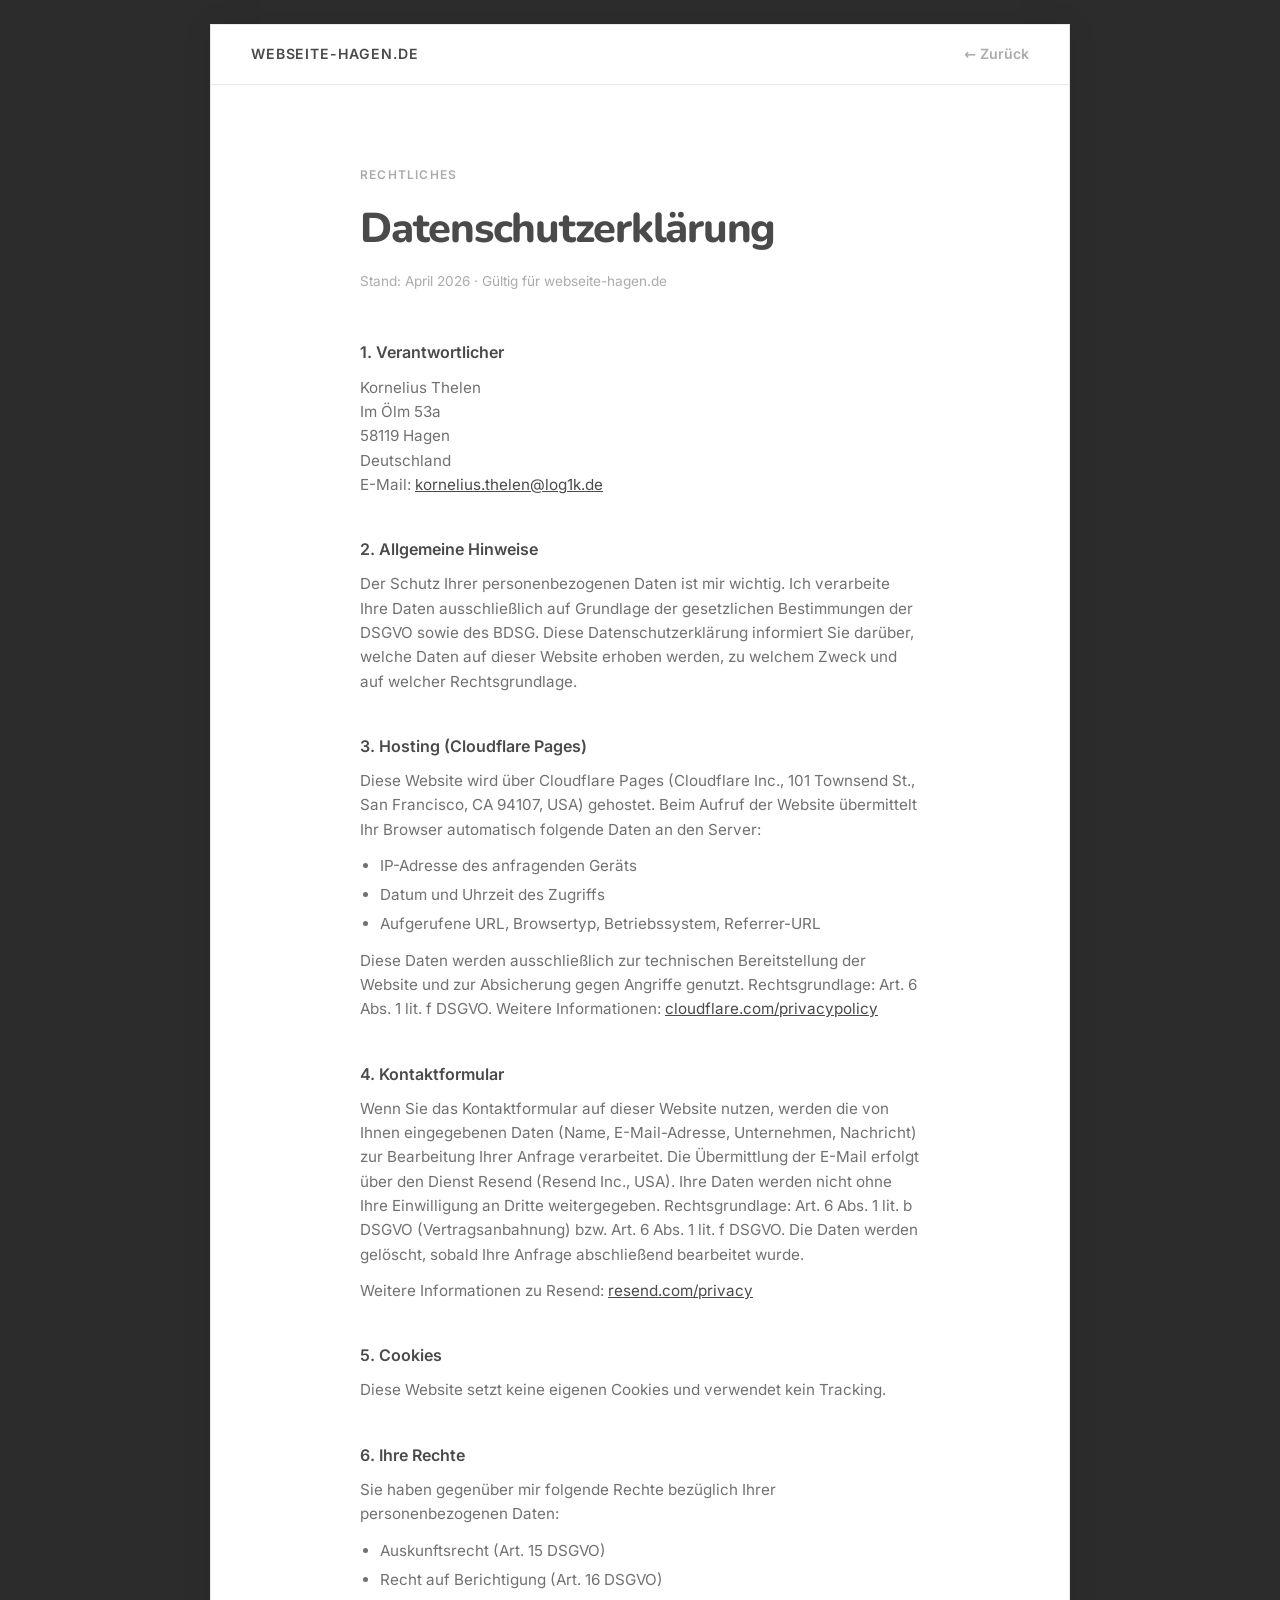
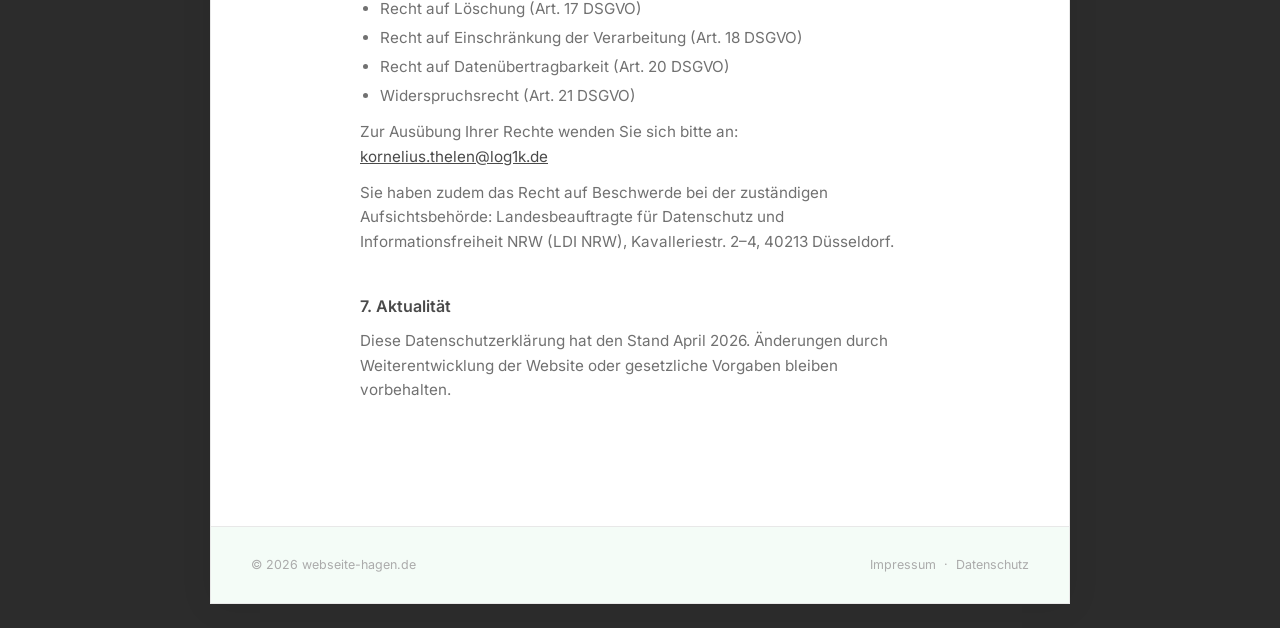
==== commit cc677fbc: "Host fonts locally, remove Google Fonts dependency Download Nunito (400–900) and Inter (400–600) as " ====
--- a/datenschutz.html
+++ b/datenschutz.html
@@ -4,9 +4,7 @@
   <meta charset="UTF-8" />
   <meta name="viewport" content="width=device-width, initial-scale=1.0" />
   <title>Datenschutz – webseite-hagen.de</title>
-  <link rel="preconnect" href="https://fonts.googleapis.com" />
-  <link rel="preconnect" href="https://fonts.gstatic.com" crossorigin />
-  <link href="https://fonts.googleapis.com/css2?family=Nunito:wght@700;800;900&family=Inter:wght@400;500;600&display=swap" rel="stylesheet" />
+  <link rel="stylesheet" href="fonts/fonts.css" />
   <style>
     *, *::before, *::after {
       box-sizing: border-box;
@@ -199,13 +197,10 @@
     <p>Wenn Sie das Kontaktformular auf dieser Website nutzen, werden die von Ihnen eingegebenen Daten (Name, E-Mail-Adresse, Unternehmen, Nachricht) zur Bearbeitung Ihrer Anfrage verarbeitet. Die Übermittlung der E-Mail erfolgt über den Dienst Resend (Resend Inc., USA). Ihre Daten werden nicht ohne Ihre Einwilligung an Dritte weitergegeben. Rechtsgrundlage: Art. 6 Abs. 1 lit. b DSGVO (Vertragsanbahnung) bzw. Art. 6 Abs. 1 lit. f DSGVO. Die Daten werden gelöscht, sobald Ihre Anfrage abschließend bearbeitet wurde.</p>
     <p>Weitere Informationen zu Resend: <a href="https://resend.com/privacy" target="_blank" rel="noopener">resend.com/privacy</a></p>
 
-    <h2>5. Google Fonts</h2>
-    <p>Diese Website verwendet Schriftarten von Google Fonts (Google LLC, USA). Beim Aufruf der Seite werden die Schriftarten von Google-Servern geladen, wobei Ihre IP-Adresse übertragen werden kann. Rechtsgrundlage: Art. 6 Abs. 1 lit. f DSGVO. Weitere Informationen: <a href="https://policies.google.com/privacy" target="_blank" rel="noopener">policies.google.com/privacy</a></p>
-
-    <h2>6. Cookies</h2>
+    <h2>5. Cookies</h2>
     <p>Diese Website setzt keine eigenen Cookies und verwendet kein Tracking.</p>
 
-    <h2>7. Ihre Rechte</h2>
+    <h2>6. Ihre Rechte</h2>
     <p>Sie haben gegenüber mir folgende Rechte bezüglich Ihrer personenbezogenen Daten:</p>
     <ul>
       <li>Auskunftsrecht (Art. 15 DSGVO)</li>
@@ -218,7 +213,7 @@
     <p>Zur Ausübung Ihrer Rechte wenden Sie sich bitte an: <a href="mailto:kornelius.thelen@log1k.de">kornelius.thelen@log1k.de</a></p>
     <p>Sie haben zudem das Recht auf Beschwerde bei der zuständigen Aufsichtsbehörde: Landesbeauftragte für Datenschutz und Informationsfreiheit NRW (LDI NRW), Kavalleriestr. 2–4, 40213 Düsseldorf.</p>
 
-    <h2>8. Aktualität</h2>
+    <h2>7. Aktualität</h2>
     <p>Diese Datenschutzerklärung hat den Stand April 2026. Änderungen durch Weiterentwicklung der Website oder gesetzliche Vorgaben bleiben vorbehalten.</p>
   </div>
 
--- a/fonts/fonts.css
+++ b/fonts/fonts.css
@@ -0,0 +1,57 @@
+@font-face {
+  font-family: 'Nunito';
+  font-style: normal;
+  font-weight: 400;
+  font-display: swap;
+  src: url('nunito-latin-400-normal.woff2') format('woff2');
+}
+@font-face {
+  font-family: 'Nunito';
+  font-style: normal;
+  font-weight: 600;
+  font-display: swap;
+  src: url('nunito-latin-600-normal.woff2') format('woff2');
+}
+@font-face {
+  font-family: 'Nunito';
+  font-style: normal;
+  font-weight: 700;
+  font-display: swap;
+  src: url('nunito-latin-700-normal.woff2') format('woff2');
+}
+@font-face {
+  font-family: 'Nunito';
+  font-style: normal;
+  font-weight: 800;
+  font-display: swap;
+  src: url('nunito-latin-800-normal.woff2') format('woff2');
+}
+@font-face {
+  font-family: 'Nunito';
+  font-style: normal;
+  font-weight: 900;
+  font-display: swap;
+  src: url('nunito-latin-900-normal.woff2') format('woff2');
+}
+
+@font-face {
+  font-family: 'Inter';
+  font-style: normal;
+  font-weight: 400;
+  font-display: swap;
+  src: url('inter-latin-400-normal.woff2') format('woff2');
+}
+@font-face {
+  font-family: 'Inter';
+  font-style: normal;
+  font-weight: 500;
+  font-display: swap;
+  src: url('inter-latin-500-normal.woff2') format('woff2');
+}
+@font-face {
+  font-family: 'Inter';
+  font-style: normal;
+  font-weight: 600;
+  font-display: swap;
+  src: url('inter-latin-600-normal.woff2') format('woff2');
+}
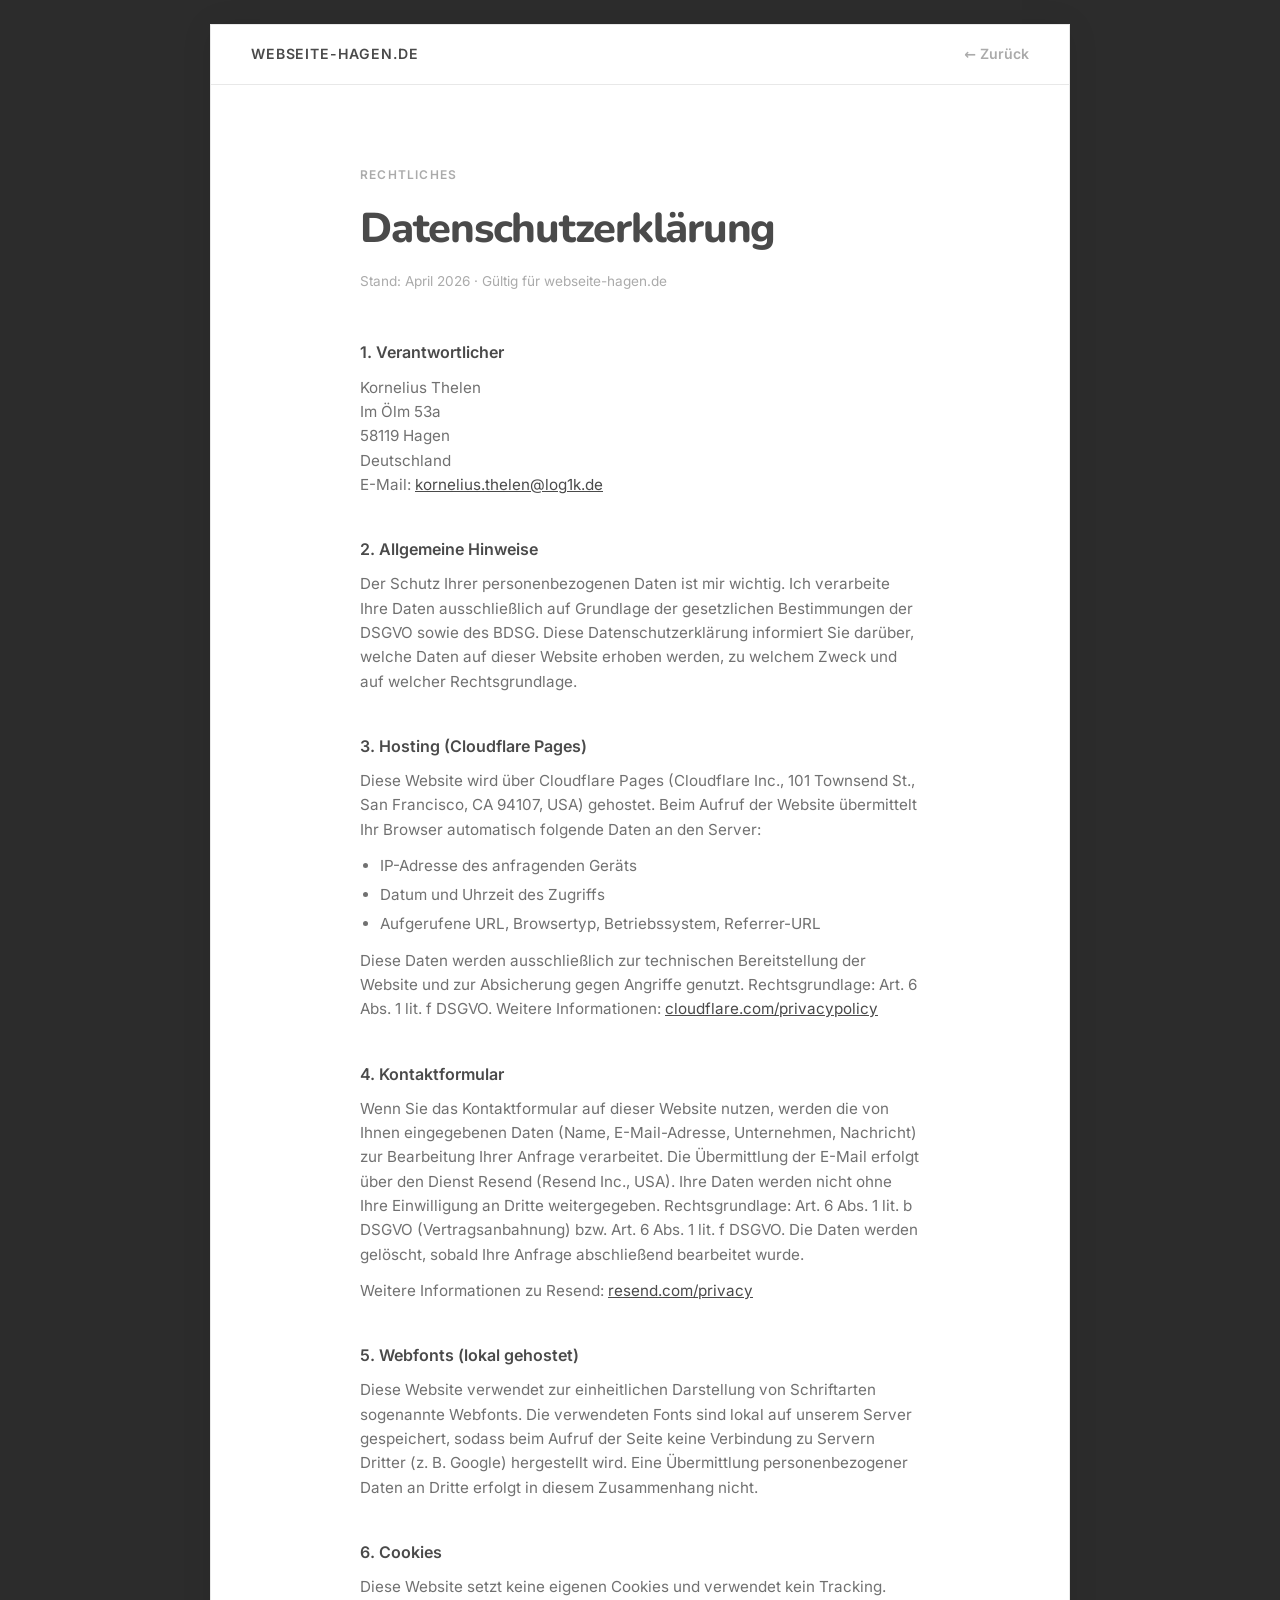
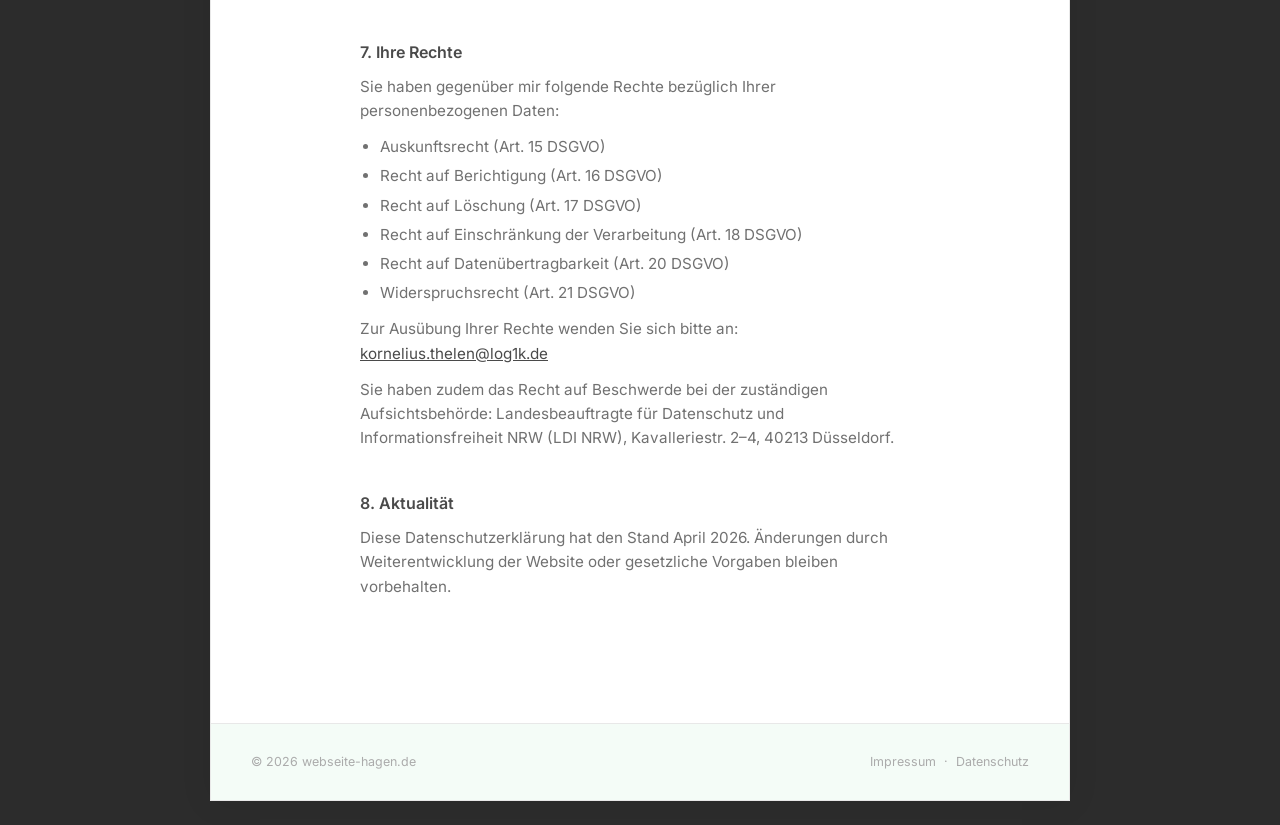
==== commit bb4f8e9d: "Add local webfonts section to Datenschutzerklärung https://claude.ai/code/session_014UmrnZpv2VA93CWm" ====
--- a/datenschutz.html
+++ b/datenschutz.html
@@ -197,10 +197,13 @@
     <p>Wenn Sie das Kontaktformular auf dieser Website nutzen, werden die von Ihnen eingegebenen Daten (Name, E-Mail-Adresse, Unternehmen, Nachricht) zur Bearbeitung Ihrer Anfrage verarbeitet. Die Übermittlung der E-Mail erfolgt über den Dienst Resend (Resend Inc., USA). Ihre Daten werden nicht ohne Ihre Einwilligung an Dritte weitergegeben. Rechtsgrundlage: Art. 6 Abs. 1 lit. b DSGVO (Vertragsanbahnung) bzw. Art. 6 Abs. 1 lit. f DSGVO. Die Daten werden gelöscht, sobald Ihre Anfrage abschließend bearbeitet wurde.</p>
     <p>Weitere Informationen zu Resend: <a href="https://resend.com/privacy" target="_blank" rel="noopener">resend.com/privacy</a></p>
 
-    <h2>5. Cookies</h2>
+    <h2>5. Webfonts (lokal gehostet)</h2>
+    <p>Diese Website verwendet zur einheitlichen Darstellung von Schriftarten sogenannte Webfonts. Die verwendeten Fonts sind lokal auf unserem Server gespeichert, sodass beim Aufruf der Seite keine Verbindung zu Servern Dritter (z. B. Google) hergestellt wird. Eine Übermittlung personenbezogener Daten an Dritte erfolgt in diesem Zusammenhang nicht.</p>
+
+    <h2>6. Cookies</h2>
     <p>Diese Website setzt keine eigenen Cookies und verwendet kein Tracking.</p>
 
-    <h2>6. Ihre Rechte</h2>
+    <h2>7. Ihre Rechte</h2>
     <p>Sie haben gegenüber mir folgende Rechte bezüglich Ihrer personenbezogenen Daten:</p>
     <ul>
       <li>Auskunftsrecht (Art. 15 DSGVO)</li>
@@ -213,7 +216,7 @@
     <p>Zur Ausübung Ihrer Rechte wenden Sie sich bitte an: <a href="mailto:kornelius.thelen@log1k.de">kornelius.thelen@log1k.de</a></p>
     <p>Sie haben zudem das Recht auf Beschwerde bei der zuständigen Aufsichtsbehörde: Landesbeauftragte für Datenschutz und Informationsfreiheit NRW (LDI NRW), Kavalleriestr. 2–4, 40213 Düsseldorf.</p>
 
-    <h2>7. Aktualität</h2>
+    <h2>8. Aktualität</h2>
     <p>Diese Datenschutzerklärung hat den Stand April 2026. Änderungen durch Weiterentwicklung der Website oder gesetzliche Vorgaben bleiben vorbehalten.</p>
   </div>
 
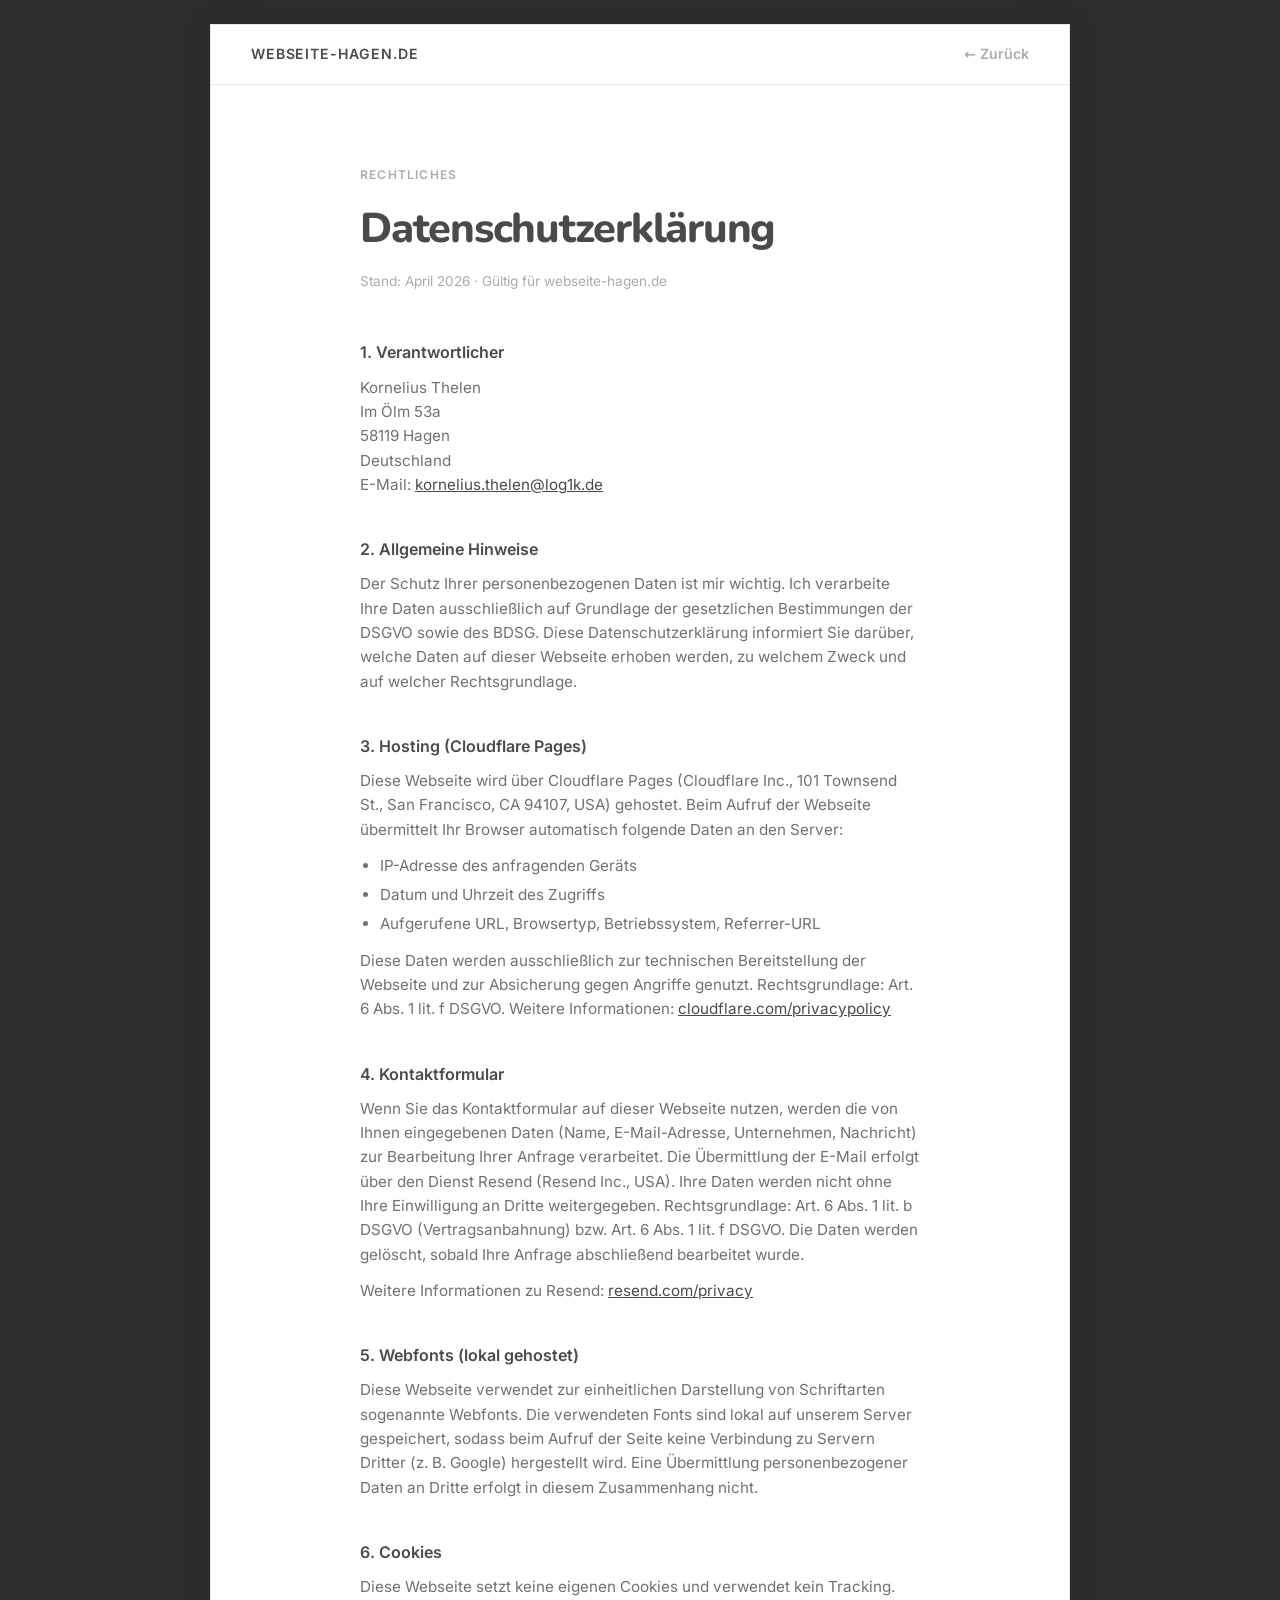
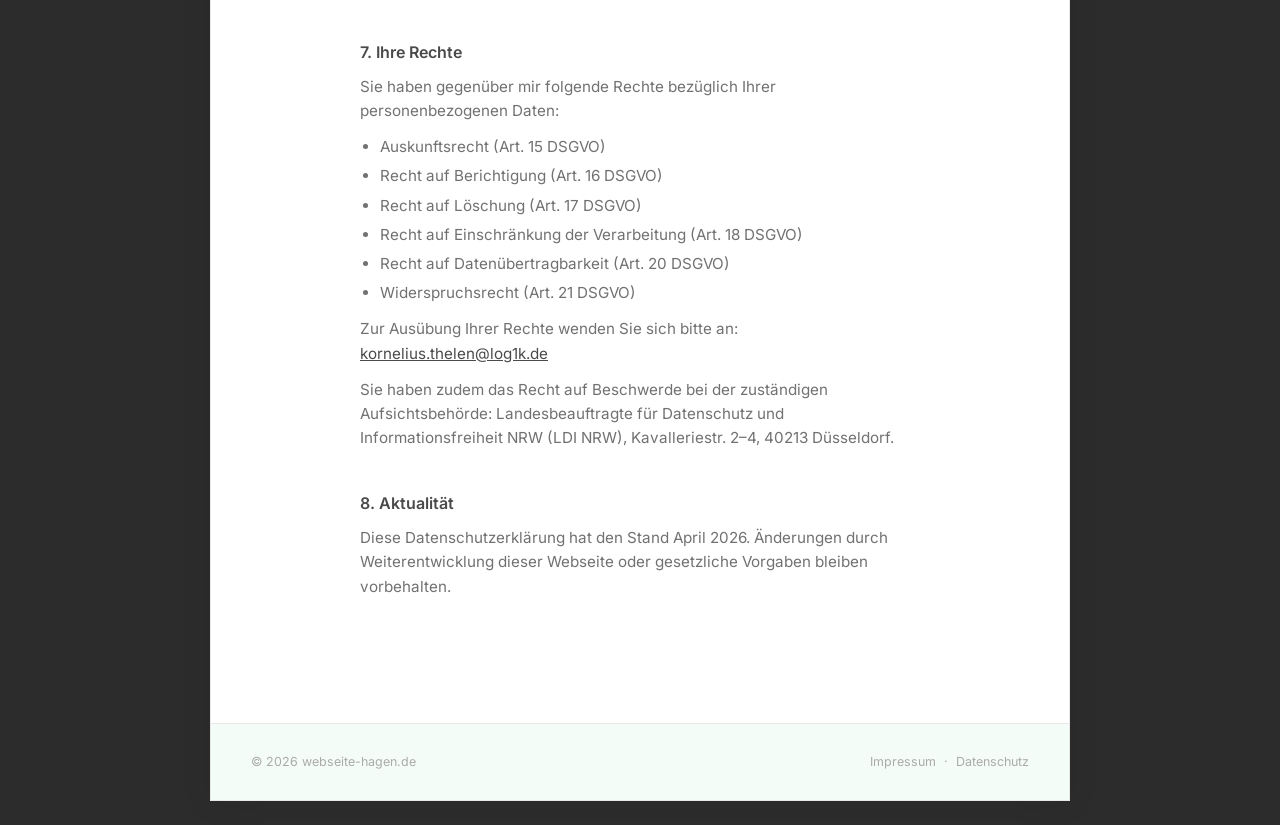
==== commit b1e52fc2: "Replace 'Website' with 'Webseite' throughout all pages Also fixes old domain reference in impressum." ====
--- a/datenschutz.html
+++ b/datenschutz.html
@@ -182,26 +182,26 @@
     </p>
 
     <h2>2. Allgemeine Hinweise</h2>
-    <p>Der Schutz Ihrer personenbezogenen Daten ist mir wichtig. Ich verarbeite Ihre Daten ausschließlich auf Grundlage der gesetzlichen Bestimmungen der DSGVO sowie des BDSG. Diese Datenschutzerklärung informiert Sie darüber, welche Daten auf dieser Website erhoben werden, zu welchem Zweck und auf welcher Rechtsgrundlage.</p>
+    <p>Der Schutz Ihrer personenbezogenen Daten ist mir wichtig. Ich verarbeite Ihre Daten ausschließlich auf Grundlage der gesetzlichen Bestimmungen der DSGVO sowie des BDSG. Diese Datenschutzerklärung informiert Sie darüber, welche Daten auf dieser Webseite erhoben werden, zu welchem Zweck und auf welcher Rechtsgrundlage.</p>
 
     <h2>3. Hosting (Cloudflare Pages)</h2>
-    <p>Diese Website wird über Cloudflare Pages (Cloudflare Inc., 101 Townsend St., San Francisco, CA 94107, USA) gehostet. Beim Aufruf der Website übermittelt Ihr Browser automatisch folgende Daten an den Server:</p>
+    <p>Diese Webseite wird über Cloudflare Pages (Cloudflare Inc., 101 Townsend St., San Francisco, CA 94107, USA) gehostet. Beim Aufruf der Webseite übermittelt Ihr Browser automatisch folgende Daten an den Server:</p>
     <ul>
       <li>IP-Adresse des anfragenden Geräts</li>
       <li>Datum und Uhrzeit des Zugriffs</li>
       <li>Aufgerufene URL, Browsertyp, Betriebssystem, Referrer-URL</li>
     </ul>
-    <p>Diese Daten werden ausschließlich zur technischen Bereitstellung der Website und zur Absicherung gegen Angriffe genutzt. Rechtsgrundlage: Art. 6 Abs. 1 lit. f DSGVO. Weitere Informationen: <a href="https://www.cloudflare.com/privacypolicy/" target="_blank" rel="noopener">cloudflare.com/privacypolicy</a></p>
+    <p>Diese Daten werden ausschließlich zur technischen Bereitstellung der Webseite und zur Absicherung gegen Angriffe genutzt. Rechtsgrundlage: Art. 6 Abs. 1 lit. f DSGVO. Weitere Informationen: <a href="https://www.cloudflare.com/privacypolicy/" target="_blank" rel="noopener">cloudflare.com/privacypolicy</a></p>
 
     <h2>4. Kontaktformular</h2>
-    <p>Wenn Sie das Kontaktformular auf dieser Website nutzen, werden die von Ihnen eingegebenen Daten (Name, E-Mail-Adresse, Unternehmen, Nachricht) zur Bearbeitung Ihrer Anfrage verarbeitet. Die Übermittlung der E-Mail erfolgt über den Dienst Resend (Resend Inc., USA). Ihre Daten werden nicht ohne Ihre Einwilligung an Dritte weitergegeben. Rechtsgrundlage: Art. 6 Abs. 1 lit. b DSGVO (Vertragsanbahnung) bzw. Art. 6 Abs. 1 lit. f DSGVO. Die Daten werden gelöscht, sobald Ihre Anfrage abschließend bearbeitet wurde.</p>
+    <p>Wenn Sie das Kontaktformular auf dieser Webseite nutzen, werden die von Ihnen eingegebenen Daten (Name, E-Mail-Adresse, Unternehmen, Nachricht) zur Bearbeitung Ihrer Anfrage verarbeitet. Die Übermittlung der E-Mail erfolgt über den Dienst Resend (Resend Inc., USA). Ihre Daten werden nicht ohne Ihre Einwilligung an Dritte weitergegeben. Rechtsgrundlage: Art. 6 Abs. 1 lit. b DSGVO (Vertragsanbahnung) bzw. Art. 6 Abs. 1 lit. f DSGVO. Die Daten werden gelöscht, sobald Ihre Anfrage abschließend bearbeitet wurde.</p>
     <p>Weitere Informationen zu Resend: <a href="https://resend.com/privacy" target="_blank" rel="noopener">resend.com/privacy</a></p>
 
     <h2>5. Webfonts (lokal gehostet)</h2>
-    <p>Diese Website verwendet zur einheitlichen Darstellung von Schriftarten sogenannte Webfonts. Die verwendeten Fonts sind lokal auf unserem Server gespeichert, sodass beim Aufruf der Seite keine Verbindung zu Servern Dritter (z. B. Google) hergestellt wird. Eine Übermittlung personenbezogener Daten an Dritte erfolgt in diesem Zusammenhang nicht.</p>
+    <p>Diese Webseite verwendet zur einheitlichen Darstellung von Schriftarten sogenannte Webfonts. Die verwendeten Fonts sind lokal auf unserem Server gespeichert, sodass beim Aufruf der Seite keine Verbindung zu Servern Dritter (z. B. Google) hergestellt wird. Eine Übermittlung personenbezogener Daten an Dritte erfolgt in diesem Zusammenhang nicht.</p>
 
     <h2>6. Cookies</h2>
-    <p>Diese Website setzt keine eigenen Cookies und verwendet kein Tracking.</p>
+    <p>Diese Webseite setzt keine eigenen Cookies und verwendet kein Tracking.</p>
 
     <h2>7. Ihre Rechte</h2>
     <p>Sie haben gegenüber mir folgende Rechte bezüglich Ihrer personenbezogenen Daten:</p>
@@ -217,7 +217,7 @@
     <p>Sie haben zudem das Recht auf Beschwerde bei der zuständigen Aufsichtsbehörde: Landesbeauftragte für Datenschutz und Informationsfreiheit NRW (LDI NRW), Kavalleriestr. 2–4, 40213 Düsseldorf.</p>
 
     <h2>8. Aktualität</h2>
-    <p>Diese Datenschutzerklärung hat den Stand April 2026. Änderungen durch Weiterentwicklung der Website oder gesetzliche Vorgaben bleiben vorbehalten.</p>
+    <p>Diese Datenschutzerklärung hat den Stand April 2026. Änderungen durch Weiterentwicklung dieser Webseite oder gesetzliche Vorgaben bleiben vorbehalten.</p>
   </div>
 
   <footer>
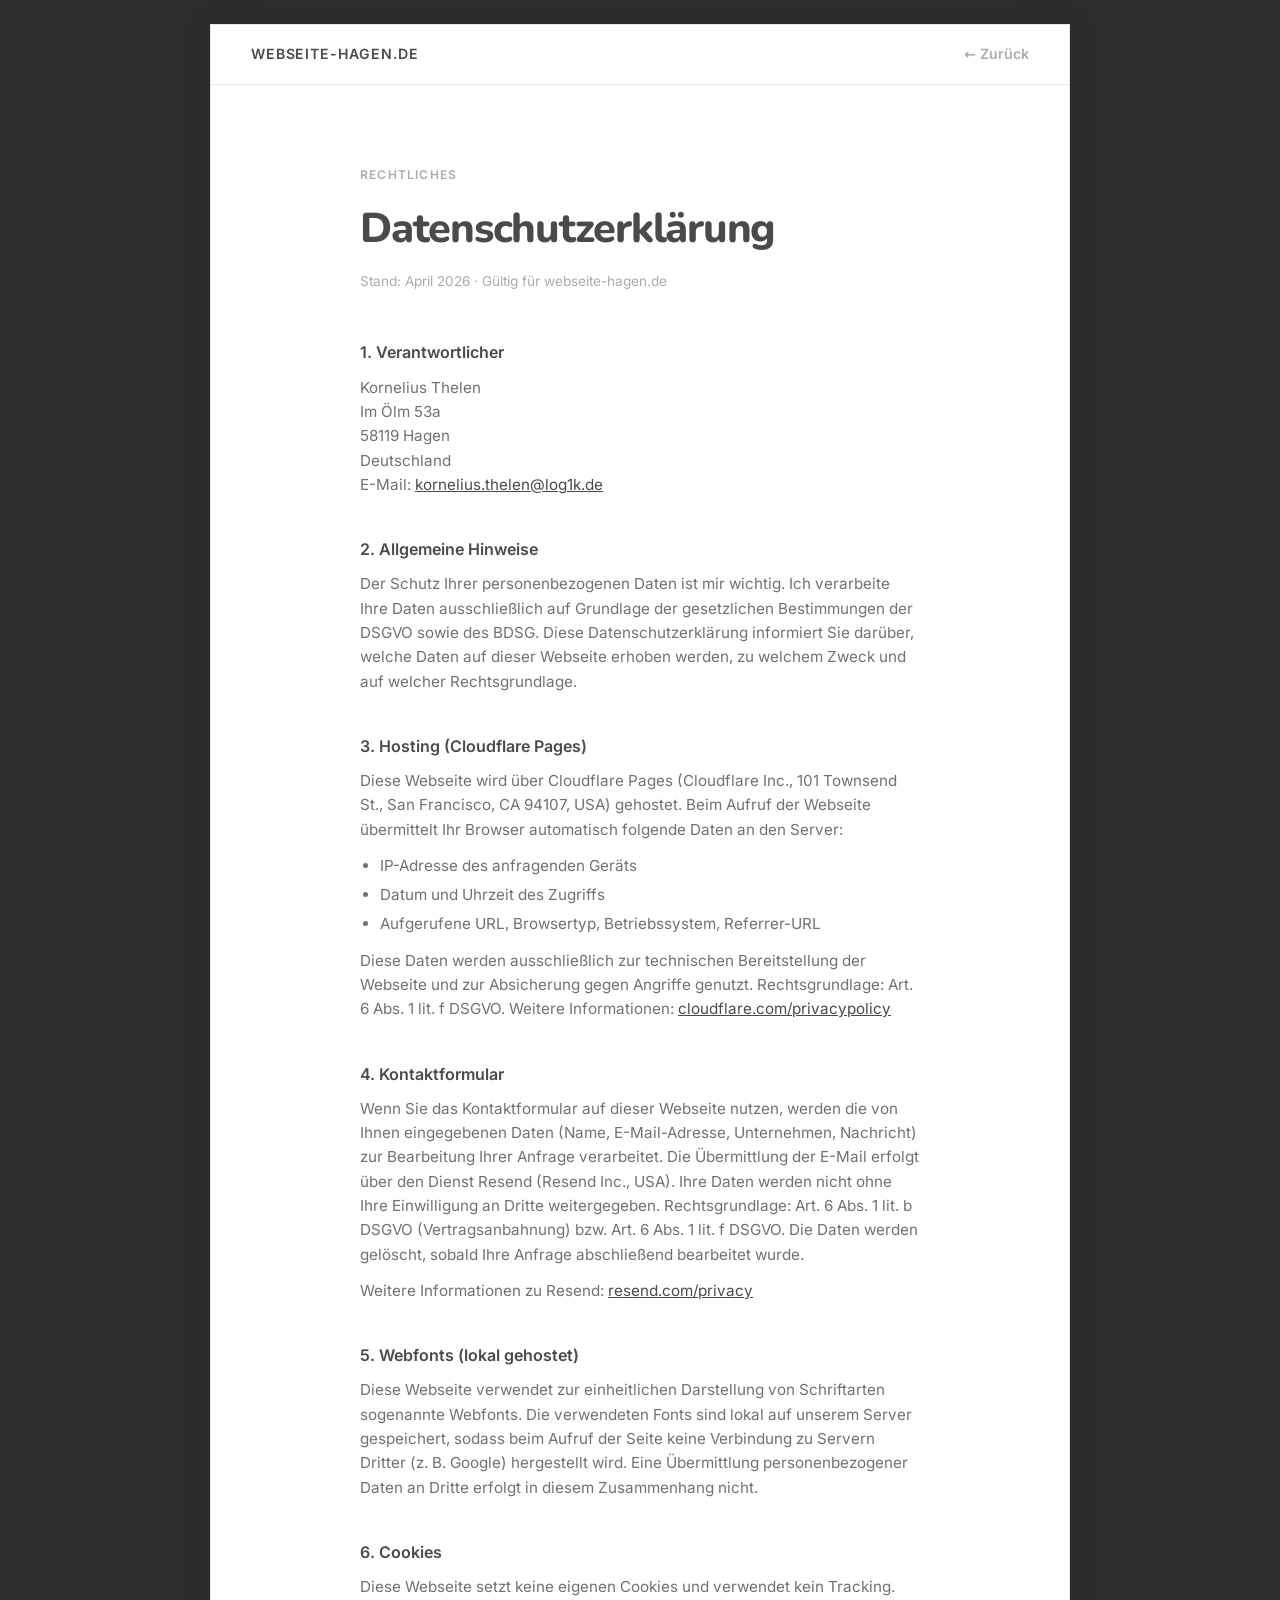
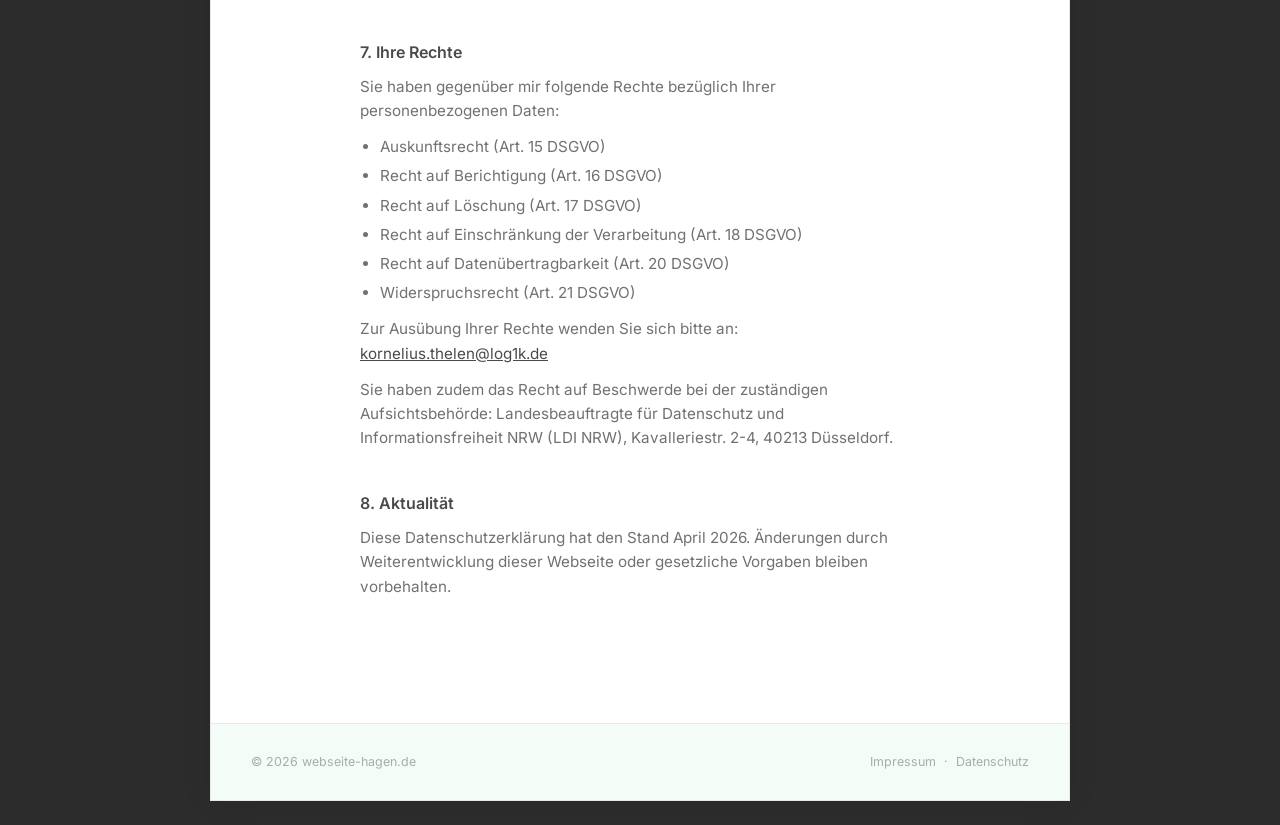
==== commit 9e970c04: "Replace en/em dashes with hyphens across all pages https://claude.ai/code/session_014UmrnZpv2VA93CWm" ====
--- a/datenschutz.html
+++ b/datenschutz.html
@@ -3,7 +3,7 @@
 <head>
   <meta charset="UTF-8" />
   <meta name="viewport" content="width=device-width, initial-scale=1.0" />
-  <title>Datenschutz – webseite-hagen.de</title>
+  <title>Datenschutz - webseite-hagen.de</title>
   <link rel="stylesheet" href="fonts/fonts.css" />
   <style>
     *, *::before, *::after {
@@ -214,7 +214,7 @@
       <li>Widerspruchsrecht (Art. 21 DSGVO)</li>
     </ul>
     <p>Zur Ausübung Ihrer Rechte wenden Sie sich bitte an: <a href="mailto:kornelius.thelen@log1k.de">kornelius.thelen@log1k.de</a></p>
-    <p>Sie haben zudem das Recht auf Beschwerde bei der zuständigen Aufsichtsbehörde: Landesbeauftragte für Datenschutz und Informationsfreiheit NRW (LDI NRW), Kavalleriestr. 2–4, 40213 Düsseldorf.</p>
+    <p>Sie haben zudem das Recht auf Beschwerde bei der zuständigen Aufsichtsbehörde: Landesbeauftragte für Datenschutz und Informationsfreiheit NRW (LDI NRW), Kavalleriestr. 2-4, 40213 Düsseldorf.</p>
 
     <h2>8. Aktualität</h2>
     <p>Diese Datenschutzerklärung hat den Stand April 2026. Änderungen durch Weiterentwicklung dieser Webseite oder gesetzliche Vorgaben bleiben vorbehalten.</p>
